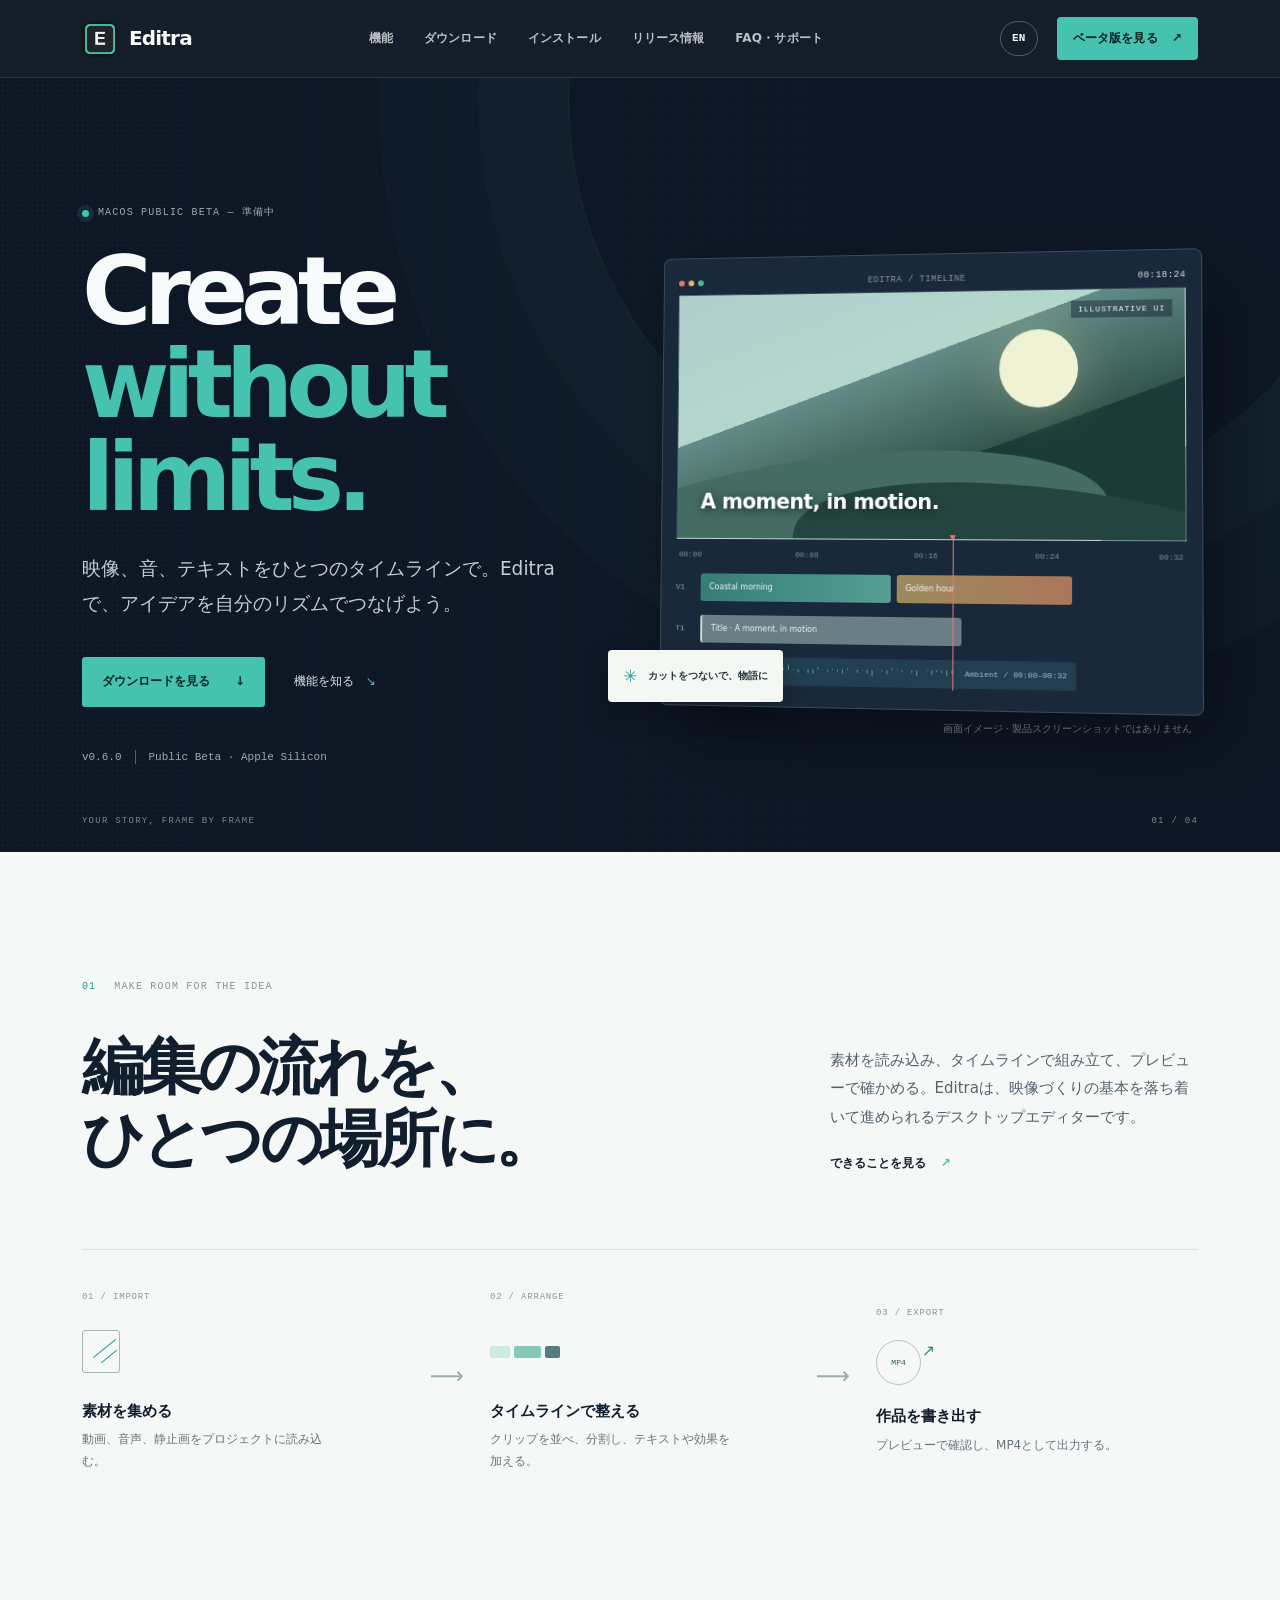
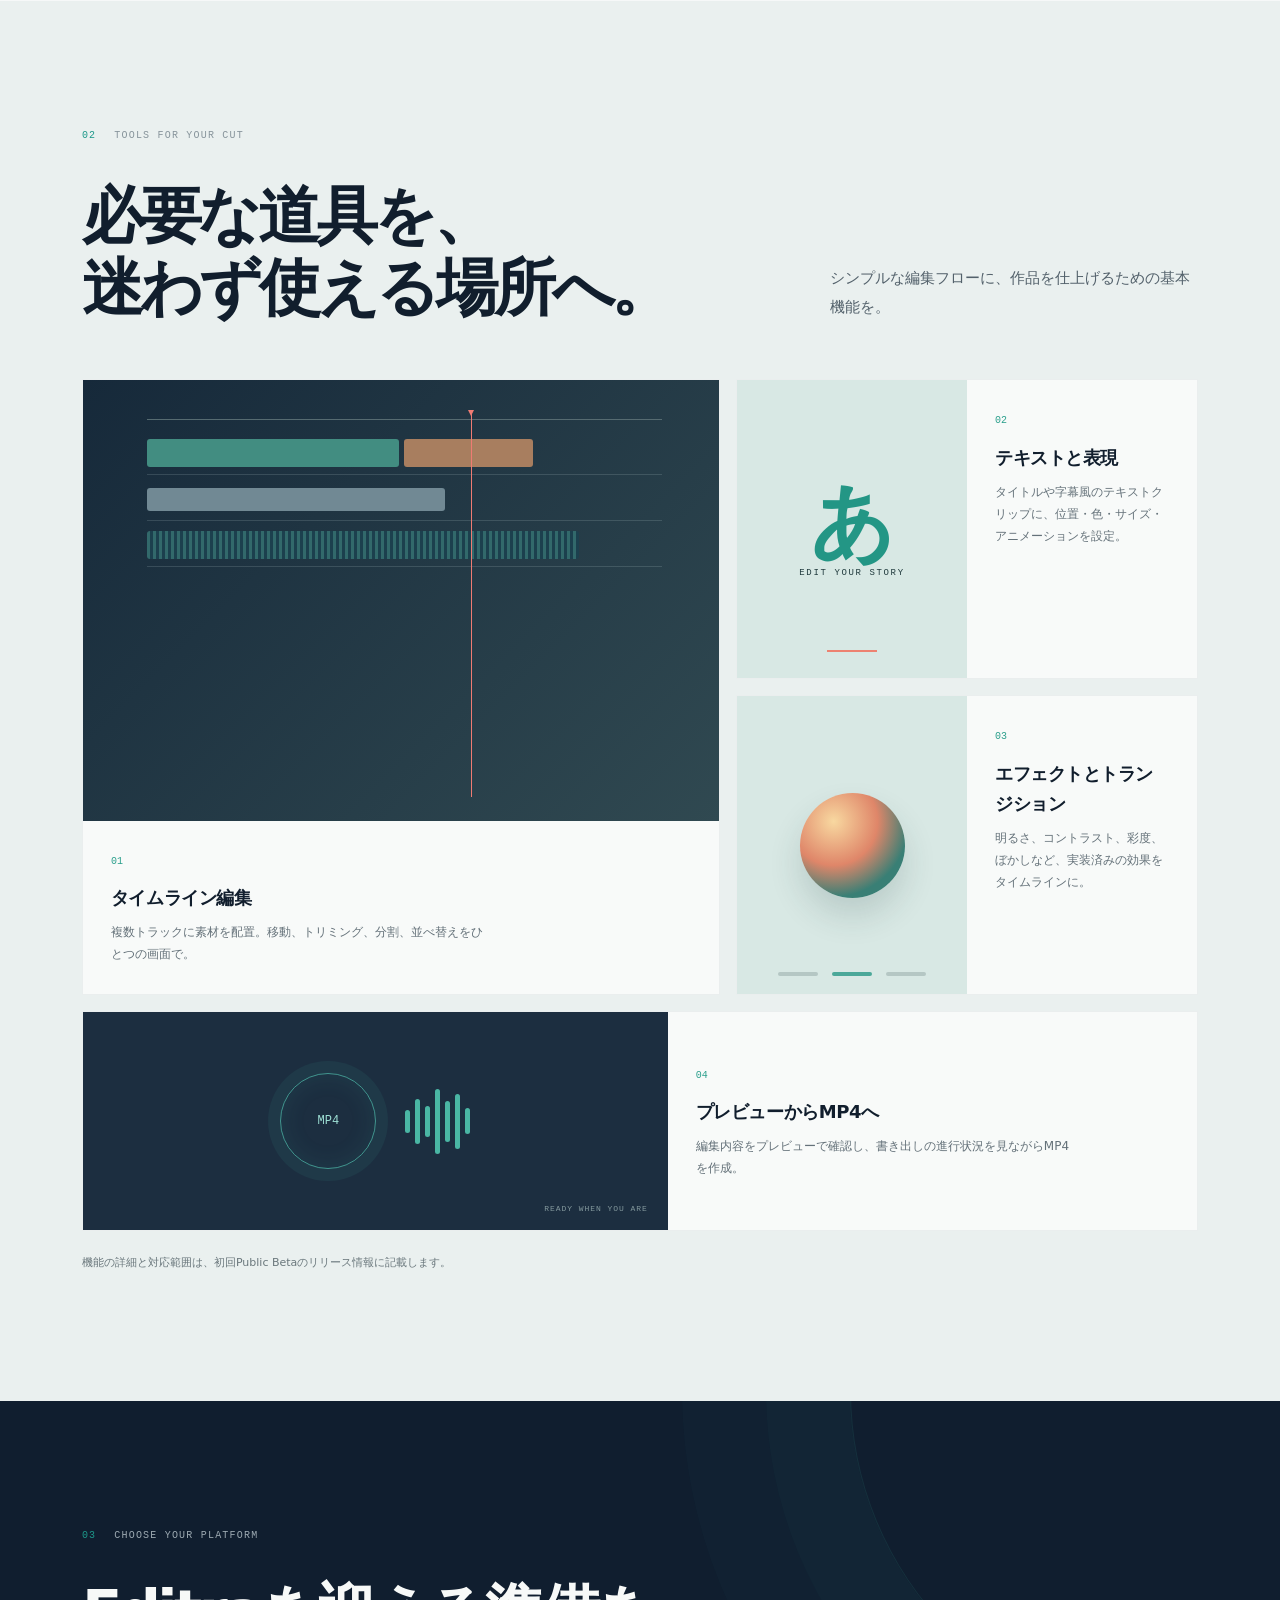
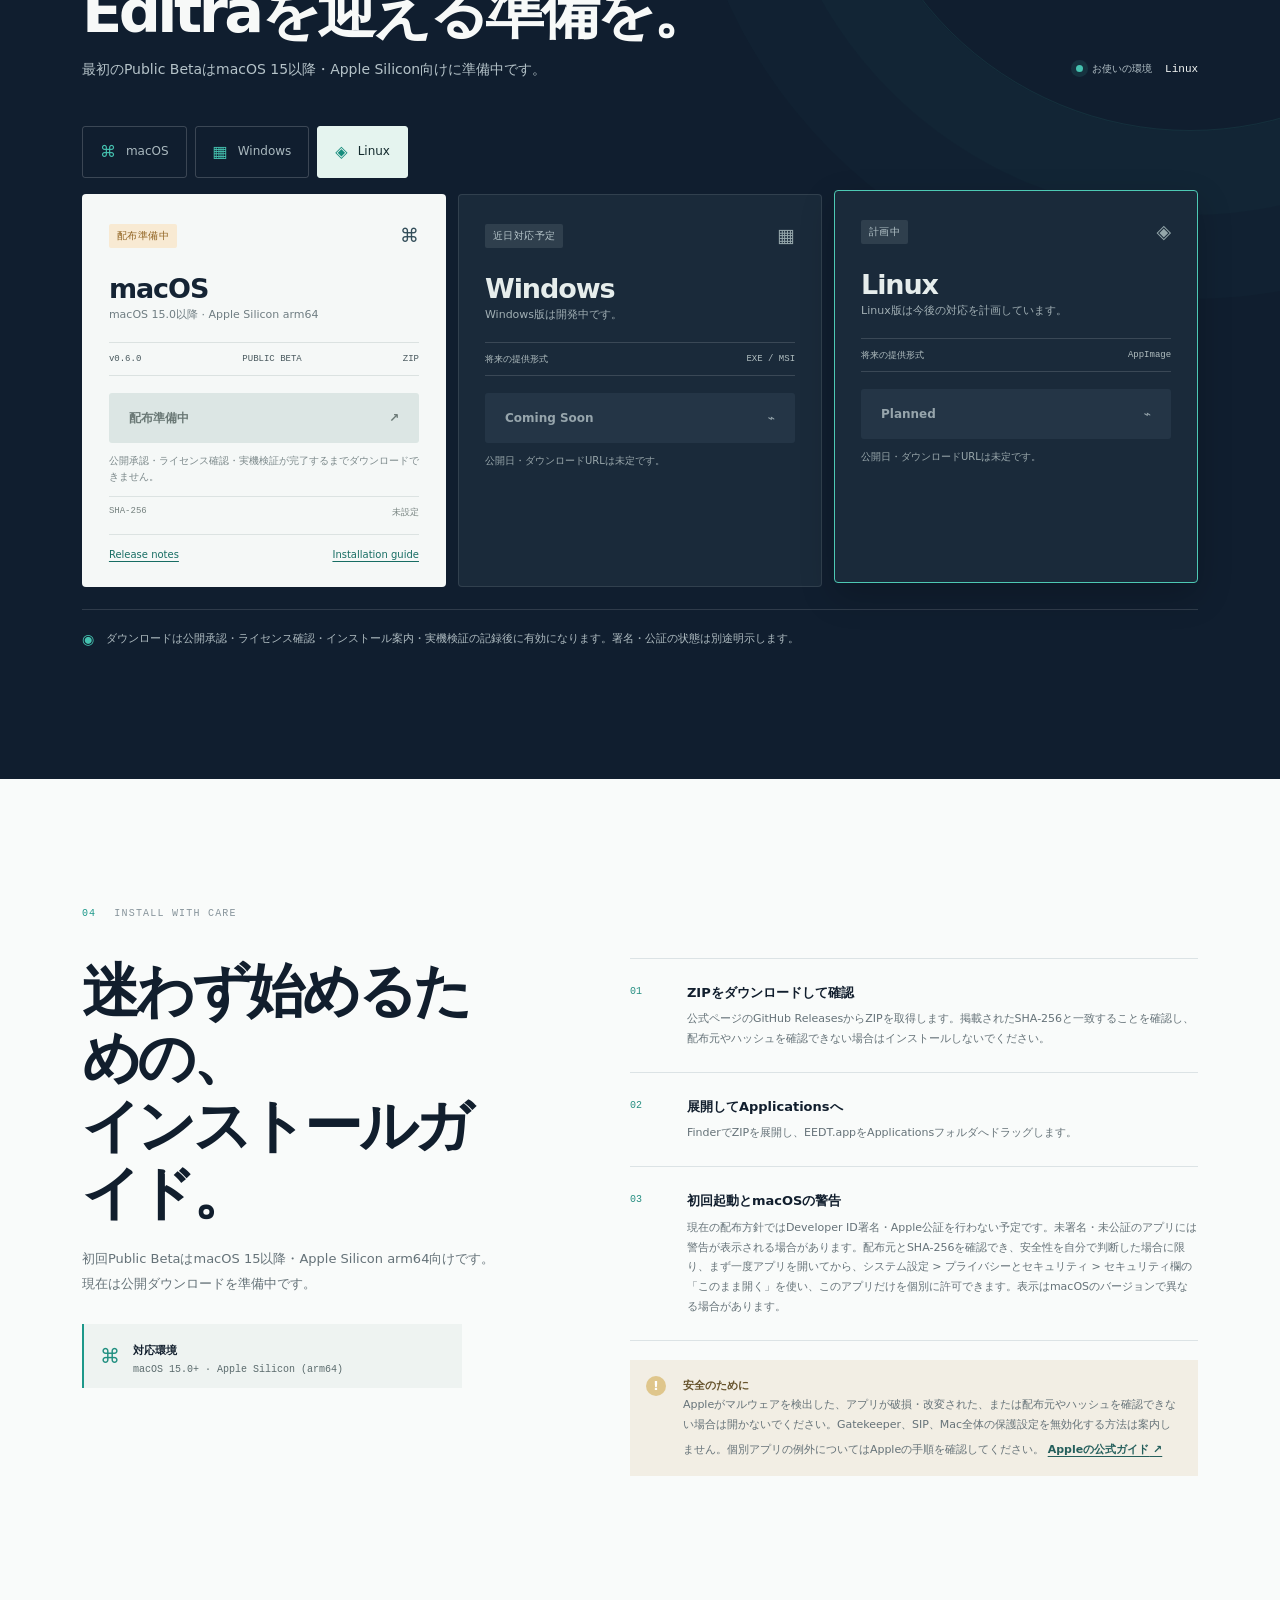
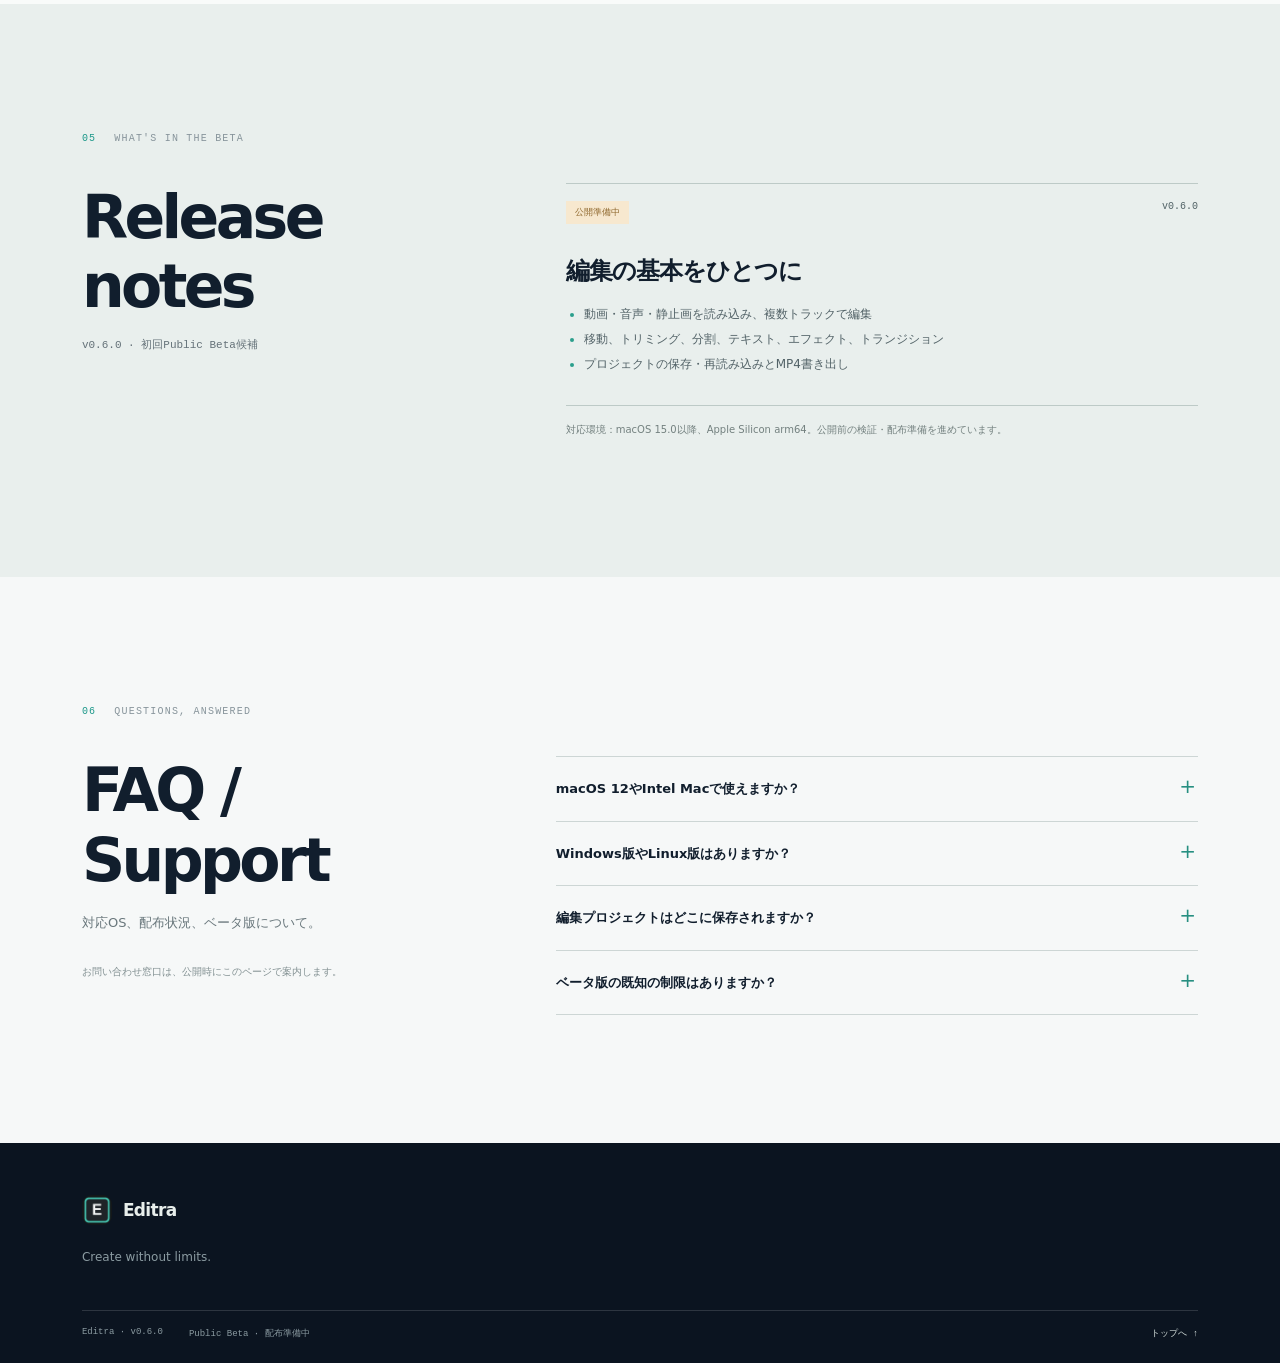
==== index.html @ 0cca8471 "Initial Editra official website" ====
<!doctype html>
<html lang="ja">
<head>
  <meta charset="utf-8">
  <meta name="viewport" content="width=device-width, initial-scale=1">
  <meta name="theme-color" content="#0d1725">
  <meta name="description" content="Editra is a desktop video editor for shaping footage, sound, and titles on a timeline. macOS Public Beta preparation is underway.">
  <title>Editra — Create without limits.</title>
  <link rel="icon" type="image/png" href="assets/editra-icon.png">
  <link rel="stylesheet" href="styles.css">
  <script src="site.js" defer></script>
</head>
<body>
  <a class="skip-link" href="#main" data-i18n="skip">本文へ移動</a>
  <header class="site-header">
    <a class="brand" href="#home" aria-label="Editra home">
      <img src="assets/editra-icon.png" width="36" height="36" alt="">
      <span>Editra</span>
    </a>
    <button class="menu-toggle" type="button" aria-expanded="false" aria-controls="primary-nav" data-i18n="menu">メニュー</button>
    <nav id="primary-nav" class="primary-nav" aria-label="Primary navigation">
      <a href="#features" data-i18n="navFeatures">機能</a>
      <a href="#download" data-i18n="navDownload">ダウンロード</a>
      <a href="#guide" data-i18n="navGuide">インストール</a>
      <a href="#release" data-i18n="navRelease">リリース情報</a>
      <a href="#support" data-i18n="navSupport">FAQ・サポート</a>
    </nav>
    <div class="header-actions">
      <button class="language-toggle" id="language-toggle" type="button" aria-label="Switch language">EN</button>
      <a class="header-cta" href="#download"><span data-i18n="getBeta">ベータ版を見る</span><span aria-hidden="true">↗</span></a>
    </div>
  </header>

  <main id="main">
    <section class="hero" id="home" aria-labelledby="hero-title">
      <div class="hero-grain" aria-hidden="true"></div>
      <div class="hero-copy">
        <div class="eyebrow"><span class="pulse-dot"></span><span data-i18n="heroEyebrow">macOS Public Beta — 準備中</span></div>
        <h1 id="hero-title">Create<br><span>without limits.</span></h1>
        <p class="hero-lede" data-i18n="heroLede">映像、音、テキストをひとつのタイムラインで。Editraで、アイデアを自分のリズムでつなげよう。</p>
        <div class="hero-actions">
          <a class="button button-primary" href="#download"><span data-i18n="exploreDownload">ダウンロードを見る</span><span aria-hidden="true">↓</span></a>
          <a class="text-link" href="#features"><span data-i18n="exploreFeatures">機能を知る</span><span aria-hidden="true">↘</span></a>
        </div>
        <div class="hero-meta"><span>v0.6.0</span><span class="meta-separator"></span><span data-i18n="betaMeta">Public Beta · Apple Silicon</span></div>
      </div>
      <div class="hero-art" aria-label="Illustrative timeline preview">
        <div class="art-glow"></div>
        <div class="editor-window">
          <div class="window-top"><div class="window-dots"><i></i><i></i><i></i></div><span>EDITRA / TIMELINE</span><span class="window-time">00:18:24</span></div>
          <div class="preview-frame">
            <div class="preview-sun"></div><div class="preview-hill hill-one"></div><div class="preview-hill hill-two"></div>
            <div class="preview-caption">A moment, in motion.</div>
            <div class="preview-mark">ILLUSTRATIVE UI</div>
          </div>
          <div class="timeline-ruler"><span>00:00</span><span>00:08</span><span>00:16</span><span>00:24</span><span>00:32</span></div>
          <div class="timeline-track"><b>V1</b><div class="clip clip-a"><span>Coastal morning</span></div><div class="clip clip-b"><span>Golden hour</span></div></div>
          <div class="timeline-track"><b>T1</b><div class="text-clip"><span>Title · A moment, in motion</span></div></div>
          <div class="timeline-track audio-track"><b>A1</b><div class="audio-clip"><span class="waveform" aria-hidden="true"></span><span>Ambient / 00:00–00:32</span></div></div>
          <div class="playhead"><span></span></div>
        </div>
        <div class="art-note" data-i18n="illustrationNote">画面イメージ · 製品スクリーンショットではありません</div>
        <div class="floating-chip"><span class="chip-icon">✳</span><span data-i18n="chipText">カットをつないで、物語に</span></div>
      </div>
      <div class="hero-bottom"><span data-i18n="heroBottom">YOUR STORY, FRAME BY FRAME</span><span>01 / 04</span></div>
    </section>

    <section class="intro section-pad" aria-labelledby="intro-title">
      <div class="section-kicker"><span>01</span><span data-i18n="introKicker">MAKE ROOM FOR THE IDEA</span></div>
      <div class="intro-layout">
        <h2 id="intro-title" data-i18n="introTitle">編集の流れを、<br>ひとつの場所に。</h2>
        <div class="intro-copy"><p data-i18n="introBody">素材を読み込み、タイムラインで組み立て、プレビューで確かめる。Editraは、映像づくりの基本を落ち着いて進められるデスクトップエディターです。</p><a class="inline-link" href="#features"><span data-i18n="seeHow">できることを見る</span><span aria-hidden="true">↗</span></a></div>
      </div>
      <div class="process-line" aria-label="Editing workflow">
        <article class="process-step"><span class="process-index">01 / IMPORT</span><div class="process-symbol symbol-import" aria-hidden="true"><span></span><i></i><i></i></div><h3 data-i18n="stepImport">素材を集める</h3><p data-i18n="stepImportBody">動画、音声、静止画をプロジェクトに読み込む。</p></article>
        <div class="process-arrow" aria-hidden="true">⟶</div>
        <article class="process-step"><span class="process-index">02 / ARRANGE</span><div class="process-symbol symbol-arrange" aria-hidden="true"><i></i><i></i><i></i></div><h3 data-i18n="stepArrange">タイムラインで整える</h3><p data-i18n="stepArrangeBody">クリップを並べ、分割し、テキストや効果を加える。</p></article>
        <div class="process-arrow" aria-hidden="true">⟶</div>
        <article class="process-step"><span class="process-index">03 / EXPORT</span><div class="process-symbol symbol-export" aria-hidden="true"><span>MP4</span><i>↗</i></div><h3 data-i18n="stepExport">作品を書き出す</h3><p data-i18n="stepExportBody">プレビューで確認し、MP4として出力する。</p></article>
      </div>
    </section>

    <section class="features-section section-pad" id="features" aria-labelledby="features-title">
      <div class="section-kicker"><span>02</span><span data-i18n="featuresKicker">TOOLS FOR YOUR CUT</span></div>
      <div class="section-heading-row"><h2 id="features-title" data-i18n="featuresTitle">必要な道具を、<br>迷わず使える場所へ。</h2><p data-i18n="featuresIntro">シンプルな編集フローに、作品を仕上げるための基本機能を。</p></div>
      <div class="feature-grid">
        <article class="feature-card feature-large"><div class="feature-visual timeline-visual" aria-hidden="true"><div class="mini-ruler"></div><div class="mini-lane"><span class="mini-video"></span><span class="mini-video short"></span></div><div class="mini-lane"><span class="mini-text"></span></div><div class="mini-lane"><span class="mini-audio"></span></div><div class="mini-cursor"></div></div><div class="feature-copy"><span class="feature-number">01</span><h3 data-i18n="featureTimeline">タイムライン編集</h3><p data-i18n="featureTimelineBody">複数トラックに素材を配置。移動、トリミング、分割、並べ替えをひとつの画面で。</p></div></article>
        <article class="feature-card"><div class="feature-visual type-visual" aria-hidden="true"><span>あ</span><i>EDIT YOUR STORY</i><b></b></div><div class="feature-copy"><span class="feature-number">02</span><h3 data-i18n="featureText">テキストと表現</h3><p data-i18n="featureTextBody">タイトルや字幕風のテキストクリップに、位置・色・サイズ・アニメーションを設定。</p></div></article>
        <article class="feature-card"><div class="feature-visual effect-visual" aria-hidden="true"><div class="effect-orb"></div><div class="effect-controls"><span></span><span></span><span></span></div></div><div class="feature-copy"><span class="feature-number">03</span><h3 data-i18n="featureEffects">エフェクトとトランジション</h3><p data-i18n="featureEffectsBody">明るさ、コントラスト、彩度、ぼかしなど、実装済みの効果をタイムラインに。</p></div></article>
        <article class="feature-card feature-wide"><div class="feature-visual export-visual" aria-hidden="true"><div class="export-ring"><span>MP4</span></div><div class="export-bars"><i></i><i></i><i></i><i></i><i></i><i></i><i></i></div><span class="export-label">READY WHEN YOU ARE</span></div><div class="feature-copy"><span class="feature-number">04</span><h3 data-i18n="featureExport">プレビューからMP4へ</h3><p data-i18n="featureExportBody">編集内容をプレビューで確認し、書き出しの進行状況を見ながらMP4を作成。</p></div></article>
      </div>
      <p class="feature-footnote" data-i18n="featureFootnote">機能の詳細と対応範囲は、初回Public Betaのリリース情報に記載します。</p>
    </section>

    <section class="download-section section-pad" id="download" aria-labelledby="download-title">
      <div class="download-backdrop" aria-hidden="true"></div>
      <div class="section-kicker light-kicker"><span>03</span><span data-i18n="downloadKicker">CHOOSE YOUR PLATFORM</span></div>
      <div class="download-heading"><div><h2 id="download-title" data-i18n="downloadTitle">Editraを迎える準備を。</h2><p data-i18n="downloadIntro">最初のPublic BetaはmacOS 15以降・Apple Silicon向けに準備中です。</p></div><div class="platform-detected"><span class="pulse-dot"></span><span data-i18n="detectedLabel">お使いの環境</span><strong id="detected-platform">—</strong></div></div>
      <div class="platform-tabs" role="group" aria-label="OSを選択" data-i18n-aria="platformGroup">
        <button class="platform-tab" type="button" data-platform="macos" aria-pressed="false"><span class="platform-icon" aria-hidden="true">⌘</span><span>macOS</span></button>
        <button class="platform-tab" type="button" data-platform="windows" aria-pressed="false"><span class="platform-icon" aria-hidden="true">▦</span><span>Windows</span></button>
        <button class="platform-tab" type="button" data-platform="linux" aria-pressed="false"><span class="platform-icon" aria-hidden="true">◈</span><span>Linux</span></button>
      </div>
      <div class="platform-grid">
        <article class="platform-card" data-card="macos" aria-labelledby="macos-card-title"><div class="card-topline"><span class="platform-status status-preparing" data-i18n="statusPreparing">配布準備中</span><span class="card-os-icon" aria-hidden="true">⌘</span></div><h3 id="macos-card-title">macOS</h3><p class="platform-requirement" data-i18n="macRequirement">macOS 15.0以降 · Apple Silicon arm64</p><div class="release-version"><span>v0.6.0</span><span>PUBLIC BETA</span><span>ZIP</span></div><button class="button download-button" id="mac-download" type="button" disabled aria-disabled="true"><span data-i18n="downloadUnavailable">配布準備中</span><span aria-hidden="true">↗</span></button><p class="button-note" id="mac-download-note" data-i18n="downloadNote">公開承認・ライセンス確認・実機検証が完了するまでダウンロードできません。</p><div class="integrity-row"><span data-i18n="integrityPending">SHA-256</span><span data-i18n="pending">未設定</span></div><div class="card-resource-links"><a href="#release" data-i18n="cardReleaseNotes">Release notes</a><a href="#guide" data-i18n="cardInstallGuide">Installation guide</a></div></article>
        <article class="platform-card platform-card-muted" data-card="windows" aria-labelledby="windows-card-title"><div class="card-topline"><span class="platform-status status-soon" data-i18n="statusComingSoon">近日対応予定</span><span class="card-os-icon windows-icon" aria-hidden="true">▦</span></div><h3 id="windows-card-title">Windows</h3><p class="platform-requirement" data-i18n="windowsRequirement">Windows版は開発中です。</p><div class="release-version"><span data-i18n="futureFormats">将来の提供形式</span><span>EXE / MSI</span></div><button class="button download-button" type="button" disabled aria-disabled="true"><span data-i18n="comingSoon">Coming Soon</span><span aria-hidden="true">⌁</span></button><p class="button-note" data-i18n="windowsNote">公開日・ダウンロードURLは未定です。</p></article>
        <article class="platform-card platform-card-muted" data-card="linux" aria-labelledby="linux-card-title"><div class="card-topline"><span class="platform-status status-planned" data-i18n="statusPlanned">計画中</span><span class="card-os-icon linux-icon" aria-hidden="true">◈</span></div><h3 id="linux-card-title">Linux</h3><p class="platform-requirement" data-i18n="linuxRequirement">Linux版は今後の対応を計画しています。</p><div class="release-version"><span data-i18n="futureFormats">将来の提供形式</span><span>AppImage</span></div><button class="button download-button" type="button" disabled aria-disabled="true"><span data-i18n="planned">Planned</span><span aria-hidden="true">⌁</span></button><p class="button-note" data-i18n="linuxNote">公開日・ダウンロードURLは未定です。</p></article>
      </div>
      <div class="download-footer"><span class="lock-mark" aria-hidden="true">◉</span><p data-i18n="downloadFooter">ダウンロードは公開承認・ライセンス確認・インストール案内・実機検証の記録後に有効になります。署名・公証の状態は別途明示します。</p><a id="release-page-link" class="release-link is-hidden" target="_blank" rel="noopener noreferrer"><span data-i18n="viewRelease">GitHub Releasesを見る</span><span aria-hidden="true">↗</span></a></div>
    </section>

    <section class="guide-section section-pad" id="guide" aria-labelledby="guide-title">
      <div class="section-kicker"><span>04</span><span data-i18n="guideKicker">INSTALL WITH CARE</span></div>
      <div class="guide-layout"><div class="guide-heading"><h2 id="guide-title" data-i18n="guideTitle">迷わず始めるための、<br>インストールガイド。</h2><p data-i18n="guideIntro">初回Public BetaはmacOS 15以降・Apple Silicon arm64向けです。現在は公開ダウンロードを準備中です。</p><div class="requirements-box"><span class="requirements-icon">⌘</span><div><strong data-i18n="requirementsTitle">対応環境</strong><p>macOS 15.0+ · Apple Silicon (arm64)</p></div></div></div><div class="guide-steps"><article><span>01</span><div><h3 data-i18n="installStep1">ZIPをダウンロードして確認</h3><p data-i18n="installStep1Body">公式ページのGitHub ReleasesからZIPを取得します。掲載されたSHA-256と一致することを確認し、配布元やハッシュを確認できない場合はインストールしないでください。</p></div></article><article><span>02</span><div><h3 data-i18n="installStep2">展開してApplicationsへ</h3><p data-i18n="installStep2Body">FinderでZIPを展開し、EEDT.appをApplicationsフォルダへドラッグします。</p></div></article><article><span>03</span><div><h3 data-i18n="installStep3">初回起動とmacOSの警告</h3><p data-i18n="installStep3Body">現在の配布方針ではDeveloper ID署名・Apple公証を行わない予定です。未署名・未公証のアプリには警告が表示される場合があります。配布元とSHA-256を確認でき、安全性を自分で判断した場合に限り、まず一度アプリを開いてから、システム設定 &gt; プライバシーとセキュリティ &gt; セキュリティ欄の「このまま開く」を使い、このアプリだけを個別に許可できます。表示はmacOSのバージョンで異なる場合があります。</p></div></article><div class="security-note"><span aria-hidden="true">!</span><p><strong data-i18n="securityTitle">安全のために</strong><br><span data-i18n="securityBody">Appleがマルウェアを検出した、アプリが破損・改変された、または配布元やハッシュを確認できない場合は開かないでください。Gatekeeper、SIP、Mac全体の保護設定を無効化する方法は案内しません。個別アプリの例外についてはAppleの手順を確認してください。</span> <a href="https://support.apple.com/en-us/102445" target="_blank" rel="noopener noreferrer"><span data-i18n="appleGuide">Appleの公式ガイド</span> ↗</a></p></div></div></div>
    </section>

    <section class="release-section section-pad" id="release" aria-labelledby="release-title">
      <div class="section-kicker"><span>05</span><span data-i18n="releaseKicker">WHAT'S IN THE BETA</span></div>
      <div class="release-layout"><div><h2 id="release-title" data-i18n="releaseTitle">Release notes</h2><p class="release-subtitle" data-i18n="releaseIntro">v0.6.0 · 初回Public Beta候補</p></div><div class="release-entry"><div class="release-entry-top"><span class="release-badge" data-i18n="releaseStatus">公開準備中</span><span>v0.6.0</span></div><h3 data-i18n="releaseEntryTitle">編集の基本をひとつに</h3><ul><li data-i18n="releaseItem1">動画・音声・静止画を読み込み、複数トラックで編集</li><li data-i18n="releaseItem2">移動、トリミング、分割、テキスト、エフェクト、トランジション</li><li data-i18n="releaseItem3">プロジェクトの保存・再読み込みとMP4書き出し</li></ul><p class="release-footnote" data-i18n="releaseFootnote">対応環境：macOS 15.0以降、Apple Silicon arm64。公開前の検証・配布準備を進めています。</p></div></div>
    </section>

    <section class="faq-section section-pad" id="support" aria-labelledby="faq-title">
      <div class="section-kicker"><span>06</span><span data-i18n="faqKicker">QUESTIONS, ANSWERED</span></div>
      <div class="faq-layout"><div><h2 id="faq-title" data-i18n="faqTitle">FAQ / Support</h2><p data-i18n="faqIntro">対応OS、配布状況、ベータ版について。</p><span class="support-prompt" data-i18n="supportPrompt">お問い合わせ窓口は、公開時にこのページで案内します。</span></div><div class="faq-list">
        <details><summary data-i18n="faq1Q">macOS 12やIntel Macで使えますか？</summary><p data-i18n="faq1A">初回Public Betaの対象はmacOS 15.0以降のApple Silicon（arm64）です。macOS 12とIntel Macは対象外です。</p></details>
        <details><summary data-i18n="faq2Q">Windows版やLinux版はありますか？</summary><p data-i18n="faq2A">Windows版は開発中、Linux版は計画中です。現時点ではダウンロードできる公開ビルドはありません。</p></details>
        <details><summary data-i18n="faq3Q">編集プロジェクトはどこに保存されますか？</summary><p data-i18n="faq3A">プロジェクトはローカルに保存できます。メディア参照は絶対パスを使うため、別のMacやOSへ移す場合は素材の再リンクが必要になることがあります。</p></details>
        <details><summary data-i18n="faq4Q">ベータ版の既知の制限はありますか？</summary><p data-i18n="faq4A">初回配布前の検証を継続中です。対応OS・機能範囲・既知の問題は、実際の公開ビルドに合わせてリリース情報へ追記します。</p></details>
      </div></div>
    </section>
  </main>

  <footer class="site-footer"><a class="brand footer-brand" href="#home"><img src="assets/editra-icon.png" width="30" height="30" alt=""><span>Editra</span></a><p data-i18n="footerTagline">Create without limits.</p><div class="footer-bottom"><span>Editra · v0.6.0</span><span data-i18n="footerStatus">Public Beta · 配布準備中</span><a href="#home" data-i18n="backTop">トップへ ↑</a></div></footer>
  <div class="toast-region" id="toast-region" aria-live="polite" aria-atomic="true"></div>
</body>
</html>
---- styles.css ----
:root{--navy:#0d1725;--navy-2:#142337;--ink:#111e2d;--muted:#64717e;--paper:#f6f8f8;--white:#fff;--line:#dce3e5;--teal:#45c2b0;--teal-dark:#1d988a;--mint:#d7f4ed;--sans:system-ui,-apple-system,BlinkMacSystemFont,'Hiragino Kaku Gothic ProN','Yu Gothic',sans-serif;--display:system-ui,-apple-system,BlinkMacSystemFont,'Hiragino Kaku Gothic ProN','Yu Gothic',sans-serif;--mono:ui-monospace,SFMono-Regular,Menlo,monospace;--max:1240px;--pad:clamp(24px,6.4vw,96px)}
*{box-sizing:border-box}html{scroll-behavior:smooth;scroll-padding-top:90px}body{margin:0;background:var(--paper);color:var(--ink);font-family:var(--sans);font-size:15px;line-height:1.65;-webkit-font-smoothing:antialiased}a{color:inherit;text-decoration:none}button{font:inherit}.skip-link{position:fixed;top:8px;left:8px;z-index:1000;transform:translateY(-160%);background:var(--white);color:var(--navy);padding:12px 18px;border-radius:8px}.skip-link:focus{transform:translateY(0)}:focus-visible{outline:3px solid #31b7a5;outline-offset:4px}.site-header{height:78px;position:sticky;top:0;z-index:100;background:rgba(13,23,37,.97);color:#f8fbfb;display:flex;align-items:center;padding:0 var(--pad);gap:clamp(20px,4vw,62px);border-bottom:1px solid rgba(255,255,255,.1);backdrop-filter:blur(18px)}.brand{display:inline-flex;align-items:center;gap:11px;font-family:var(--display);font-size:20px;font-weight:800;letter-spacing:-.04em;flex:none}.brand img{border-radius:9px}.primary-nav{display:flex;align-items:center;justify-content:center;gap:clamp(15px,2.4vw,34px);flex:1}.primary-nav a,.header-cta,.language-toggle{font-size:12px;font-weight:600;letter-spacing:.015em}.primary-nav a{color:rgba(243,248,248,.74);transition:color .2s}.primary-nav a:hover{color:var(--teal)}.header-actions{display:flex;align-items:center;gap:19px}.language-toggle,.menu-toggle{color:#f4f8f8;background:none;border:0;cursor:pointer}.language-toggle{border:1px solid rgba(255,255,255,.27);border-radius:50px;padding:7px 11px;font-family:var(--mono);font-size:11px}.header-cta{display:flex;gap:14px;align-items:center;background:var(--teal);color:#08211f;border-radius:4px;padding:12px 16px}.header-cta:hover,.button-primary:hover{background:#71d6c4}.menu-toggle{display:none}
.hero{position:relative;min-height:650px;padding:clamp(74px,10vw,132px) var(--pad) 88px;background:var(--navy);color:#f8fbfb;overflow:hidden;display:grid;grid-template-columns:minmax(330px,.93fr) minmax(430px,1.07fr);align-items:center;gap:4vw}.hero:after{content:"";position:absolute;width:820px;height:820px;border-radius:50%;border:1px solid rgba(96,200,183,.1);top:-390px;right:-110px;box-shadow:0 0 0 90px rgba(96,200,183,.025),0 0 0 190px rgba(96,200,183,.02);pointer-events:none}.hero-grain{position:absolute;inset:0;opacity:.13;background-image:radial-gradient(rgba(230,250,246,.5) .45px,transparent .45px);background-size:5px 5px;mask-image:linear-gradient(90deg,#000,transparent 68%);pointer-events:none}.hero-copy,.hero-art{position:relative;z-index:1}.eyebrow,.section-kicker{font:500 10px/1.4 var(--mono);letter-spacing:.12em;text-transform:uppercase}.eyebrow{display:flex;align-items:center;gap:9px;color:#9eaaaF;margin-bottom:25px}.pulse-dot{width:7px;height:7px;background:var(--teal);border-radius:50%;display:inline-block;box-shadow:0 0 0 5px rgba(69,194,176,.12)}.hero h1{font:700 clamp(53px,7.4vw,102px)/.98 var(--display);letter-spacing:-.075em;margin:0 0 29px}.hero h1 span{color:var(--teal)}.hero-lede{max-width:480px;font-size:clamp(16px,1.45vw,19px);line-height:1.85;color:#c4cdd3;margin:0}.hero-actions{display:flex;align-items:center;gap:29px;margin:36px 0 43px}.button{min-height:50px;display:inline-flex;align-items:center;justify-content:center;gap:25px;padding:0 20px;border:0;border-radius:3px;font-size:12px;font-weight:700;cursor:pointer;transition:background .2s,color .2s,transform .2s}.button:hover:not(:disabled){transform:translateY(-2px)}.button-primary{background:var(--teal);color:#0b2522}.text-link{font-size:12px;color:#d9e2e4;display:flex;gap:12px;align-items:center}.text-link span:last-child,.inline-link span:last-child{color:var(--teal)}.hero-meta{display:flex;align-items:center;gap:13px;color:#9daab2;font:11px var(--mono)}.meta-separator{height:14px;width:1px;background:#53616c}.hero-art{min-width:0;padding:20px 0 0 2vw}.editor-window{position:relative;max-width:620px;margin:auto;background:#19283a;border:1px solid rgba(198,224,224,.18);padding:12px 15px 17px;border-radius:8px;transform:perspective(1200px) rotateY(-6deg) rotateX(2deg);box-shadow:22px 32px 65px rgba(0,0,0,.37)}.window-top{height:25px;display:flex;align-items:center;justify-content:space-between;color:#8796a0;font:9px var(--mono);letter-spacing:.05em}.window-dots{display:flex;gap:4px}.window-dots i{width:6px;height:6px;border-radius:50%;background:#6d7b83}.window-dots i:first-child{background:#dd7770}.window-dots i:nth-child(2){background:#dfbe6a}.window-dots i:nth-child(3){background:#58b998}.window-time{color:#d4e3e3}.preview-frame{position:relative;height:250px;overflow:hidden;background:linear-gradient(160deg,#b0cfcd 0%,#b4d7cd 36%,#638b87 36%,#345650 63%,#1b3b39 63%);border:1px solid rgba(255,255,255,.12)}.preview-sun{position:absolute;width:78px;height:78px;border-radius:50%;background:#eff3d3;top:39px;right:104px;box-shadow:0 0 50px rgba(247,231,155,.28)}.preview-hill{position:absolute;bottom:-90px;width:115%;height:170px;border-radius:50% 50% 0 0}.hill-one{background:#446c63;left:-29%;transform:rotate(-8deg)}.hill-two{background:#24453f;left:23%;bottom:-124px;transform:rotate(9deg)}.preview-caption{position:absolute;left:24px;bottom:25px;color:#fff;font:600 21px var(--display);letter-spacing:-.03em;text-shadow:0 2px 8px #182a2a}.preview-mark{position:absolute;right:12px;top:11px;color:#f0f9f6;background:rgba(13,23,37,.42);padding:4px 7px;font:8px var(--mono);letter-spacing:.11em}.timeline-ruler{display:flex;justify-content:space-between;color:#7f909b;font:8px var(--mono);padding:11px 3px 5px}.timeline-track{height:37px;display:flex;align-items:center;gap:6px;margin-top:5px;color:#96a6ae;font:8px var(--mono)}.timeline-track>b{width:20px;font-weight:400;color:#89a09f}.clip,.text-clip,.audio-clip{height:28px;border-radius:3px;display:flex;align-items:center;overflow:hidden}.clip{background:linear-gradient(90deg,#377d76,#559e94);color:#f0f7f6;padding:0 9px;width:38%;font:8px var(--sans)}.clip-b{background:linear-gradient(90deg,#9c8a5e,#ab765a);width:34%}.text-clip{background:#697f85;border-left:2px solid #c3dfd8;color:#edf6f3;padding:0 9px;width:52%;font:8px var(--sans)}.audio-clip{background:#223e51;color:#aec1c4;padding:0 9px;width:74%;gap:8px;font:8px var(--mono)}.waveform{height:16px;flex:1;opacity:.8;background:repeating-linear-gradient(90deg,transparent 0 2px,#65b6a7 2px 3px,transparent 3px 5px);clip-path:polygon(0 42%,3% 25%,6% 55%,9% 10%,12% 70%,15% 32%,18% 60%,21% 18%,24% 74%,27% 23%,30% 42%,33% 8%,36% 62%,39% 36%,42% 76%,45% 15%,48% 52%,51% 28%,54% 68%,57% 18%,60% 54%,63% 34%,66% 80%,69% 22%,72% 64%,75% 12%,78% 46%,81% 29%,84% 72%,87% 18%,90% 60%,93% 34%,96% 64%,100% 30%)}.playhead{position:absolute;left:55%;top:286px;bottom:19px;width:1px;background:#eb796e;pointer-events:none}.playhead span{position:absolute;top:-4px;left:-3px;border-left:3px solid transparent;border-right:3px solid transparent;border-top:6px solid #eb796e}.art-glow{position:absolute;width:470px;height:470px;border-radius:50%;background:radial-gradient(circle,rgba(65,194,174,.18),transparent 66%);top:5%;left:12%;filter:blur(10px)}.art-note{text-align:right;margin:12px 6px 0;color:#82909b;font-size:10px}.floating-chip{position:absolute;bottom:36px;left:-20px;display:flex;align-items:center;gap:10px;background:#f4f8f5;color:#24363b;border-radius:4px;padding:12px 15px;box-shadow:0 12px 26px rgba(0,0,0,.2);font-size:10px;font-weight:700}.chip-icon{color:#25a591;font-size:17px}.hero-bottom{position:absolute;left:var(--pad);right:var(--pad);bottom:26px;display:flex;justify-content:space-between;color:#778690;font:9px var(--mono);letter-spacing:.14em}
.section-pad{padding:clamp(78px,10vw,138px) var(--pad)}.section-kicker{display:flex;gap:18px;color:#87949b;margin-bottom:37px}.section-kicker span:first-child{color:var(--teal-dark)}.intro{background:var(--paper)}.intro-layout,.section-heading-row{display:grid;grid-template-columns:1fr minmax(280px,.56fr);gap:7vw;align-items:end}.intro h2,.section-heading-row h2,.guide-heading h2,.release-layout h2,.faq-layout h2{font:600 clamp(34px,5vw,62px)/1.16 var(--display);letter-spacing:-.06em;margin:0}.intro-copy p,.section-heading-row>p{margin:0 0 19px;max-width:430px;color:#53616b;line-height:1.9;font-size:15px}.inline-link{font-size:12px;font-weight:700;display:inline-flex;gap:15px}.process-line{margin-top:74px;display:grid;grid-template-columns:1fr 42px 1fr 42px 1fr;align-items:center;border-top:1px solid var(--line);padding-top:32px}.process-step{padding:0 22px}.process-step:first-child{padding-left:0}.process-index{font:9px var(--mono);letter-spacing:.09em;color:#89959b}.process-step h3{font-size:15px;margin:19px 0 6px}.process-step p{color:#66737a;font-size:12px;line-height:1.8;max-width:250px;margin:0}.process-arrow{color:#9dadae;text-align:center;font-size:24px;font-weight:300}.process-symbol{height:56px;width:70px;display:flex;align-items:center;position:relative;margin-top:17px}.symbol-import span{display:block;width:38px;height:43px;border:1px solid #a6b5b6;border-radius:3px}.symbol-import i{position:absolute;height:1px;width:29px;background:var(--teal-dark);left:8px;top:24px;transform:rotate(-39deg)}.symbol-import i:last-child{top:32px;left:17px;width:20px}.symbol-arrange{display:flex;align-items:center;gap:4px}.symbol-arrange i{height:12px;width:24px;background:#cdeae2;border-radius:2px}.symbol-arrange i:nth-child(2){height:12px;width:34px;background:#83caba}.symbol-arrange i:nth-child(3){height:12px;width:18px;background:#537e7b}.symbol-export{border:1px solid #b4c4c3;border-radius:50%;width:45px;height:45px;justify-content:center;color:#2a625d;font:8px var(--mono)}.symbol-export i{position:absolute;font:16px var(--sans);right:-15px;top:0;color:#268e80}
.features-section{background:#eaf0ef}.section-heading-row{align-items:end;margin-bottom:56px}.section-heading-row>p{margin-bottom:2px}.feature-grid{display:grid;grid-template-columns:1.16fr .84fr;gap:16px}.feature-card{background:#f8faf9;min-height:300px;display:grid;grid-template-columns:1fr 1fr;overflow:hidden;border:1px solid rgba(26,59,65,.06)}.feature-large{grid-row:span 2;grid-template-columns:1fr;grid-template-rows:1fr auto}.feature-wide{grid-column:span 2;grid-template-columns:1.05fr .95fr;min-height:220px}.feature-copy{padding:26px 28px 29px}.feature-number{font:10px var(--mono);color:#2b9f8c}.feature-copy h3{font-size:18px;letter-spacing:-.025em;margin:12px 0 8px}.feature-copy p{font-size:12px;line-height:1.85;color:#647179;margin:0;max-width:380px}.feature-visual{position:relative;min-height:170px;overflow:hidden;background:#172637}.feature-large .feature-visual{min-height:260px}.timeline-visual{background:linear-gradient(135deg,#16293a,#304951)}.mini-ruler{position:absolute;top:39px;left:10%;right:9%;height:1px;background:#566b71}.mini-lane{position:absolute;left:10%;right:9%;height:43px;border-bottom:1px solid rgba(213,234,230,.15);display:flex;align-items:center;gap:5px}.mini-lane:nth-child(2){top:52px}.mini-lane:nth-child(3){top:98px}.mini-lane:nth-child(4){top:144px}.mini-video,.mini-text,.mini-audio{height:28px;border-radius:3px;background:#428d81;width:49%;display:block}.mini-video.short{width:25%;background:#a87e5f}.mini-text{background:#718994;width:58%;height:23px}.mini-audio{background:repeating-linear-gradient(90deg,#32696b 0 3px,#1c404e 3px 6px);width:84%}.mini-cursor{position:absolute;top:30px;bottom:24px;left:61%;width:1px;background:#ef7b73}.mini-cursor:before{content:"";position:absolute;top:0;left:-3px;border-left:3px solid transparent;border-right:3px solid transparent;border-top:6px solid #ef7b73}.type-visual{display:flex;align-items:center;justify-content:center;flex-direction:column;background:#d8e8e4;color:#203a3d;gap:4px}.type-visual>span{font:700 83px/1 var(--display);color:#239685}.type-visual i{font:9px var(--mono);font-style:normal;letter-spacing:.18em}.type-visual b{position:absolute;bottom:26px;width:50px;height:2px;background:#ed8271}.effect-visual{display:grid;place-items:center;background:#d8e8e4}.effect-orb{width:105px;height:105px;border-radius:50%;background:radial-gradient(circle at 32% 27%,#f8d8a0,#df8669 42%,#397f75 72%);box-shadow:0 18px 32px rgba(33,60,60,.16)}.effect-controls{position:absolute;bottom:18px;display:flex;gap:14px}.effect-controls span{width:40px;height:4px;border-radius:4px;background:#b5c7c4}.effect-controls span:nth-child(2){background:#4ba899}.export-visual{display:flex;align-items:center;justify-content:center;gap:29px;background:#1c2e40}.export-ring{width:96px;height:96px;border:1px solid rgba(83,199,180,.68);border-radius:50%;display:grid;place-items:center;box-shadow:0 0 0 12px rgba(70,185,168,.08),inset 0 0 25px rgba(70,185,168,.1);color:#9fe2d6;font:12px var(--mono)}.export-bars{height:76px;display:flex;align-items:center;gap:5px}.export-bars i{height:30%;width:5px;border-radius:5px;background:#4ab6a4}.export-bars i:nth-child(2){height:60%}.export-bars i:nth-child(3){height:40%}.export-bars i:nth-child(4){height:85%}.export-bars i:nth-child(5){height:54%}.export-bars i:nth-child(6){height:72%}.export-bars i:nth-child(7){height:34%}.export-label{position:absolute;bottom:17px;right:20px;color:#84999d;font:8px var(--mono);letter-spacing:.12em}.feature-wide .feature-copy{align-self:center}.feature-footnote{color:#6a777c;font-size:11px;margin:23px 0 0}
.download-section{position:relative;background:#101e2f;color:#f7f9f8;overflow:hidden}.download-backdrop{position:absolute;right:-250px;top:-350px;width:680px;height:680px;border-radius:50%;border:1px solid rgba(69,194,176,.11);box-shadow:0 0 0 84px rgba(69,194,176,.025),0 0 0 168px rgba(69,194,176,.018)}.light-kicker{color:#9daab2;position:relative}.download-heading{position:relative;display:flex;align-items:end;justify-content:space-between;gap:30px;margin-bottom:44px}.download-heading h2{font:600 clamp(34px,4.7vw,59px)/1.1 var(--display);letter-spacing:-.06em;margin:0 0 14px}.download-heading p{margin:0;color:#b5c3c9;font-size:14px}.platform-detected{display:flex;align-items:center;gap:9px;color:#b5c3c9;font:10px var(--mono);white-space:nowrap;padding-bottom:6px}.platform-detected strong{color:#f5f8f6;font:500 11px var(--mono);margin-left:4px}.platform-tabs{position:relative;display:flex;gap:8px;margin-bottom:16px}.platform-tab{display:flex;align-items:center;gap:10px;padding:12px 17px;background:transparent;border:1px solid rgba(255,255,255,.18);color:#aab9bf;border-radius:3px;font-size:12px;cursor:pointer}.platform-tab[aria-pressed=true]{background:#e5f4ef;color:#132a2d;border-color:#e5f4ef}.platform-icon{font-size:16px;color:var(--teal)}.platform-tab[aria-pressed=true] .platform-icon{color:#168d7d}.platform-grid{position:relative;display:grid;grid-template-columns:repeat(3,1fr);gap:12px}.platform-card{position:relative;padding:25px 26px 22px;background:#f5f8f7;color:#152434;border-radius:4px;min-height:304px;border:1px solid transparent;transition:transform .25s,border-color .25s,box-shadow .25s}.platform-card.is-selected{border-color:#4dc9b4;transform:translateY(-4px);box-shadow:0 13px 35px rgba(0,0,0,.2)}.platform-card-muted{background:#1a2a3a;color:#e6edec;border-color:rgba(255,255,255,.1)}.card-topline{display:flex;align-items:center;justify-content:space-between}.platform-status{font:10px var(--mono);letter-spacing:.04em;padding:5px 8px;border-radius:2px}.status-preparing{background:#f8ead3;color:#906321}.status-soon{background:rgba(235,245,244,.1);color:#b6c5ca}.status-planned{background:rgba(235,245,244,.1);color:#b6c5ca}.card-os-icon{font-size:19px;color:#324d59}.platform-card-muted .card-os-icon{color:#94a6aa}.platform-card h3{font:600 27px var(--display);letter-spacing:-.04em;margin:22px 0 2px}.platform-requirement{color:#6f7d82;font-size:11px;margin:0 0 18px}.platform-card-muted .platform-requirement{color:#a1afb4}.release-version{height:34px;border-top:1px solid #dbe2e1;border-bottom:1px solid #dbe2e1;display:flex;align-items:center;justify-content:space-between;color:#48585d;font:9px var(--mono);margin-bottom:17px}.platform-card-muted .release-version{border-color:rgba(255,255,255,.14);color:#b1bec0}.download-button{width:100%;justify-content:space-between;background:#d8e4e1;color:#52625f;text-align:left}.download-button:disabled{cursor:not-allowed;opacity:.85}.platform-card-muted .download-button{background:#263849;color:#adbbc0}.button-note{font-size:10px;line-height:1.6;color:#7b888a;margin:10px 0 0}.platform-card-muted .button-note{color:#9aa8ac}.integrity-row{margin-top:11px;padding-top:9px;border-top:1px solid #dce3e2;display:flex;justify-content:space-between;color:#75817f;font:9px var(--mono)}.download-footer{position:relative;margin-top:22px;padding-top:18px;border-top:1px solid rgba(255,255,255,.13);display:flex;gap:12px;align-items:center;color:#aebbc0;font-size:11px}.download-footer p{margin:0}.lock-mark{color:var(--teal);font-size:14px}.release-link{margin-left:auto;color:#9edfd4;font-size:11px;white-space:nowrap}.is-hidden{display:none!important}
.guide-section{background:#f9fbfa}.guide-layout{display:grid;grid-template-columns:.85fr 1.15fr;gap:10vw}.guide-heading h2{font-size:clamp(34px,4.7vw,58px)}.guide-heading>p{max-width:450px;color:#657278;font-size:13px;line-height:1.9;margin:20px 0 28px}.requirements-box{display:flex;align-items:center;gap:13px;background:#eef3f1;padding:13px 16px;max-width:380px;border-left:2px solid var(--teal-dark)}.requirements-icon{color:#218f80;font-size:20px}.requirements-box strong{font-size:11px}.requirements-box p{font:10px var(--mono);color:#5b6b6d;margin:2px 0 0}.guide-steps{border-top:1px solid var(--line)}.guide-steps>article{display:grid;grid-template-columns:42px 1fr;gap:15px;padding:23px 0;border-bottom:1px solid var(--line)}.guide-steps>article>span{font:10px var(--mono);color:#288f82;padding-top:4px}.guide-steps h3{font-size:13px;margin:0 0 6px}.guide-steps p{font-size:11px;color:#657278;line-height:1.8;margin:0}.security-note{display:grid;grid-template-columns:25px 1fr;gap:12px;margin-top:19px;background:#f2eee4;padding:16px;color:#776644;font-size:10px;line-height:1.75}.security-note>span{width:20px;height:20px;background:#dfc68c;color:#fff;border-radius:50%;text-align:center;font:bold 13px/20px var(--sans)}.security-note p{margin:0}.security-note strong{font-size:11px;color:#65522b}.security-note a{display:inline-block;color:#255f5c;font-weight:700;text-decoration:underline;text-underline-offset:3px;margin-top:5px}
.release-section{background:#e9efed}.release-layout{display:grid;grid-template-columns:.72fr 1.28fr;gap:10vw}.release-layout h2{font-size:clamp(36px,4.8vw,60px)}.release-subtitle{color:#657279;font:11px var(--mono);margin-top:15px}.release-entry{border-top:1px solid #bdcac7;padding-top:17px}.release-entry-top{display:flex;justify-content:space-between;color:#526367;font:10px var(--mono)}.release-badge{background:#f7e8cf;color:#8f682e;padding:5px 9px;font-size:9px}.release-entry h3{font:600 24px var(--display);letter-spacing:-.04em;margin:31px 0 15px}.release-entry ul{margin:0;padding-left:18px;color:#526267;font-size:12px;line-height:2.1}.release-entry li::marker{color:#2b9f8c}.release-footnote{border-top:1px solid #bdcac7;margin-top:28px;padding-top:15px;color:#73807f;font-size:10px;line-height:1.8}
.faq-section{background:var(--paper)}.faq-layout{display:grid;grid-template-columns:.7fr 1.3fr;gap:10vw}.faq-layout h2{font-size:clamp(36px,4.8vw,60px)}.faq-layout>div:first-child>p{color:#69777c;font-size:13px;margin:16px 0 25px}.support-prompt{font-size:10px;color:#829092}.faq-list{border-top:1px solid #cdd6d5}.faq-list details{border-bottom:1px solid #cdd6d5}.faq-list summary{position:relative;padding:21px 35px 21px 0;list-style:none;cursor:pointer;font-size:13px;font-weight:600}.faq-list summary::-webkit-details-marker{display:none}.faq-list summary:after{content:"+";position:absolute;right:2px;top:17px;color:#278f81;font:20px var(--sans);transition:transform .2s}.faq-list details[open] summary:after{transform:rotate(45deg)}.faq-list details p{color:#66747a;font-size:11px;line-height:1.85;margin:0;padding:0 36px 21px 0;max-width:680px}
.site-footer{background:#0b1420;color:#e8eeeb;padding:52px var(--pad) 23px}.footer-brand{font-size:17px}.site-footer>p{color:#8b9ba1;font-size:12px;margin:15px 0 42px}.footer-bottom{border-top:1px solid rgba(255,255,255,.14);padding-top:16px;display:flex;gap:26px;color:#8b9ba1;font:9px var(--mono)}.footer-bottom a{margin-left:auto;color:#dce7e3}.toast-region{position:fixed;bottom:20px;left:50%;transform:translateX(-50%);z-index:200;background:var(--navy);color:white;padding:12px 17px;border-radius:4px;font-size:12px;box-shadow:0 8px 30px #0003}.toast-region:empty{display:none}
@media(max-width:1050px){.site-header{gap:20px}.primary-nav{gap:15px}.primary-nav a{font-size:11px}.hero{grid-template-columns:.9fr 1.1fr;gap:24px}.preview-frame{height:215px}.floating-chip{left:-5px}.feature-grid{grid-template-columns:1fr 1fr}.feature-large{grid-row:auto;grid-template-columns:1fr;grid-template-rows:1fr auto}.feature-wide{grid-column:span 2}.feature-card{min-height:285px}}
@media(max-width:780px){html{scroll-padding-top:72px}.site-header{height:68px;justify-content:space-between}.brand{font-size:18px}.brand img{width:32px;height:32px}.menu-toggle{display:block;margin-left:auto;font-size:11px;padding:8px 10px;border:1px solid rgba(255,255,255,.22);border-radius:3px}.primary-nav{display:none;position:absolute;left:0;right:0;top:68px;flex-direction:column;align-items:stretch;background:#0d1725;padding:15px var(--pad) 20px;border-bottom:1px solid rgba(255,255,255,.12)}.primary-nav.is-open{display:flex}.primary-nav a{padding:10px 0}.header-actions{gap:9px}.header-cta{padding:10px 11px;font-size:10px}.hero{display:block;min-height:0;padding-top:76px;padding-bottom:95px}.hero h1{font-size:clamp(58px,12vw,92px)}.hero-lede{max-width:590px}.hero-art{margin-top:56px;padding:0 2vw}.editor-window{transform:none}.preview-frame{height:clamp(170px,45vw,250px)}.floating-chip{left:-7px;bottom:30px}.hero-bottom{bottom:19px}.intro-layout,.section-heading-row,.release-layout,.faq-layout,.guide-layout{grid-template-columns:1fr;gap:27px}.section-pad{padding-top:80px;padding-bottom:80px}.process-line{grid-template-columns:1fr;gap:19px;margin-top:48px}.process-step{padding:0!important;display:grid;grid-template-columns:83px 1fr;grid-template-rows:auto auto auto;align-items:center}.process-step .process-index{grid-column:2;grid-row:1}.process-symbol{grid-column:1;grid-row:1/4;margin:0}.process-step h3{grid-column:2;grid-row:2;margin:5px 0}.process-step p{grid-column:2;grid-row:3;max-width:none}.process-arrow{display:none}.feature-grid{grid-template-columns:1fr}.feature-card,.feature-large,.feature-wide{grid-column:auto;grid-row:auto;grid-template-columns:1fr;grid-template-rows:190px auto;min-height:0}.feature-large .feature-visual{min-height:190px}.feature-copy{padding:22px 24px 25px}.download-heading{align-items:flex-start;flex-direction:column}.platform-detected{padding:0}.platform-grid{grid-template-columns:1fr}.platform-card{min-height:270px}.platform-tab{flex:1;justify-content:center;padding:10px 8px}.download-footer{align-items:flex-start;flex-wrap:wrap}.download-footer p{flex:1}.release-layout{gap:32px}.faq-layout{gap:20px}.guide-steps>article{grid-template-columns:32px 1fr}.footer-bottom{flex-wrap:wrap;gap:10px 18px}.footer-bottom a{margin-left:auto}}
@media(max-width:430px){.header-cta{display:none}.header-actions{margin-left:0}.menu-toggle{margin-left:auto}.hero-actions{gap:20px}.button{padding:0 15px;gap:18px}.hero-meta{font-size:9px}.editor-window{padding:9px 9px 13px}.window-top{font-size:7px}.preview-caption{font-size:17px}.floating-chip{font-size:9px;padding:9px 11px}.download-heading h2{font-size:35px}.platform-detected{font-size:9px}.footer-bottom{font-size:8px}}
@media(prefers-reduced-motion:reduce){*,*::before,*::after{scroll-behavior:auto!important;transition:none!important;animation:none!important}}

.integrity-row span:last-child{max-width:68%;text-align:right;overflow-wrap:anywhere}
.card-resource-links{display:flex;justify-content:space-between;gap:12px;margin-top:15px;padding-top:12px;border-top:1px solid #dce3e2;font-size:10px}.card-resource-links a{color:#176d63;text-decoration:underline;text-underline-offset:3px}.card-resource-links a:focus-visible{outline:2px solid #138b7c;outline-offset:3px;border-radius:2px}
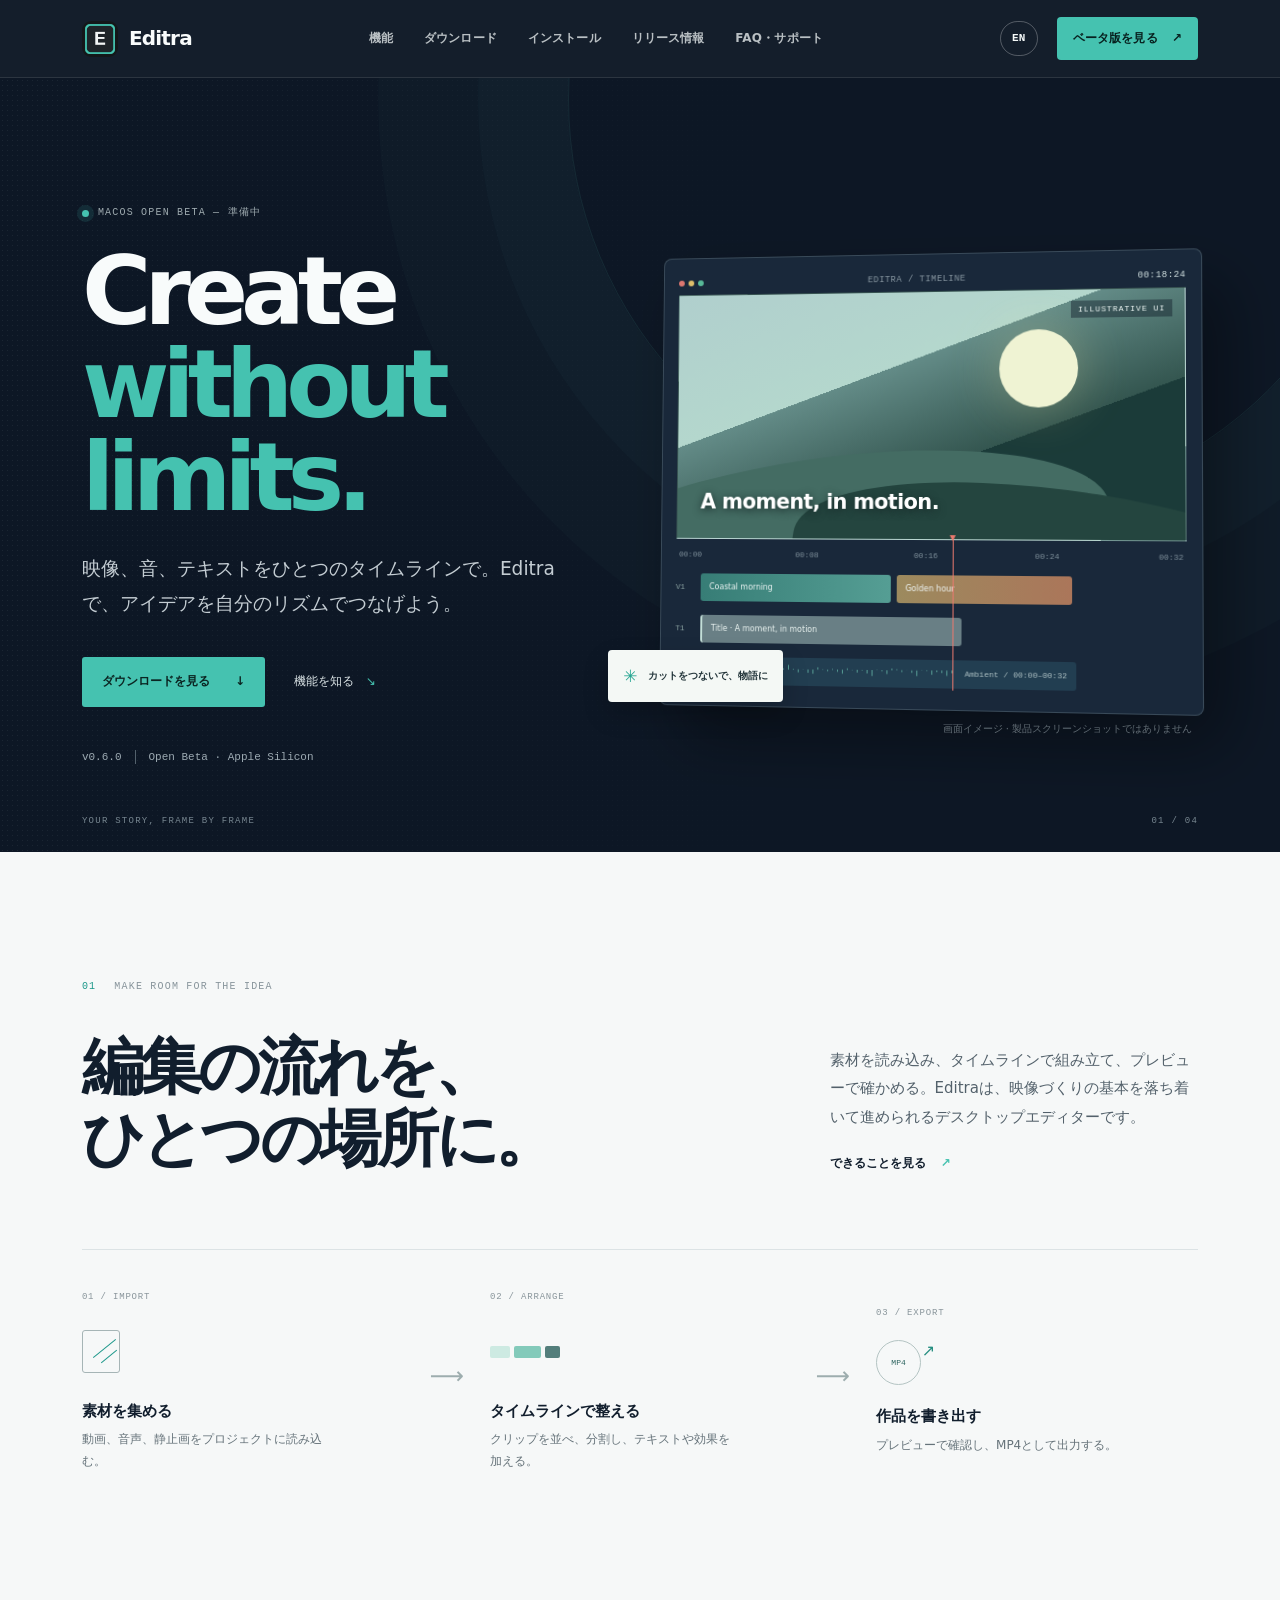
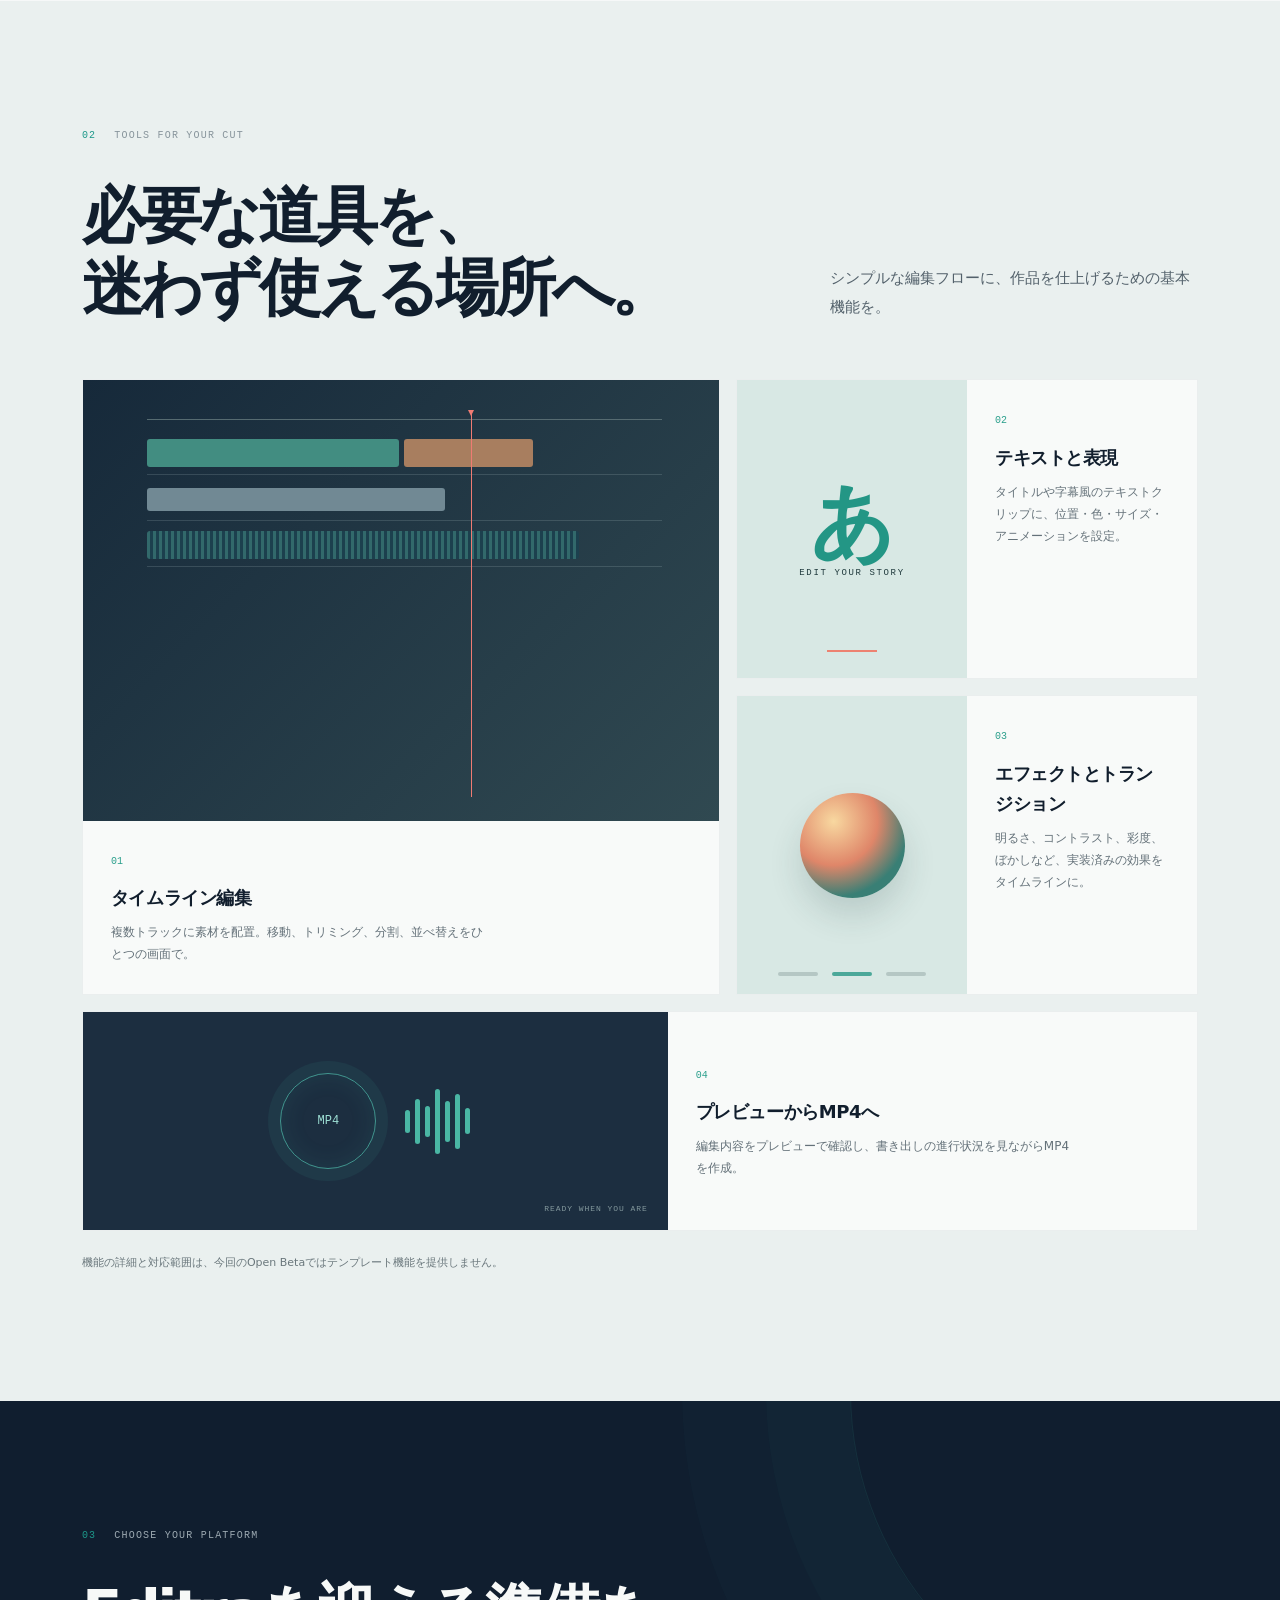
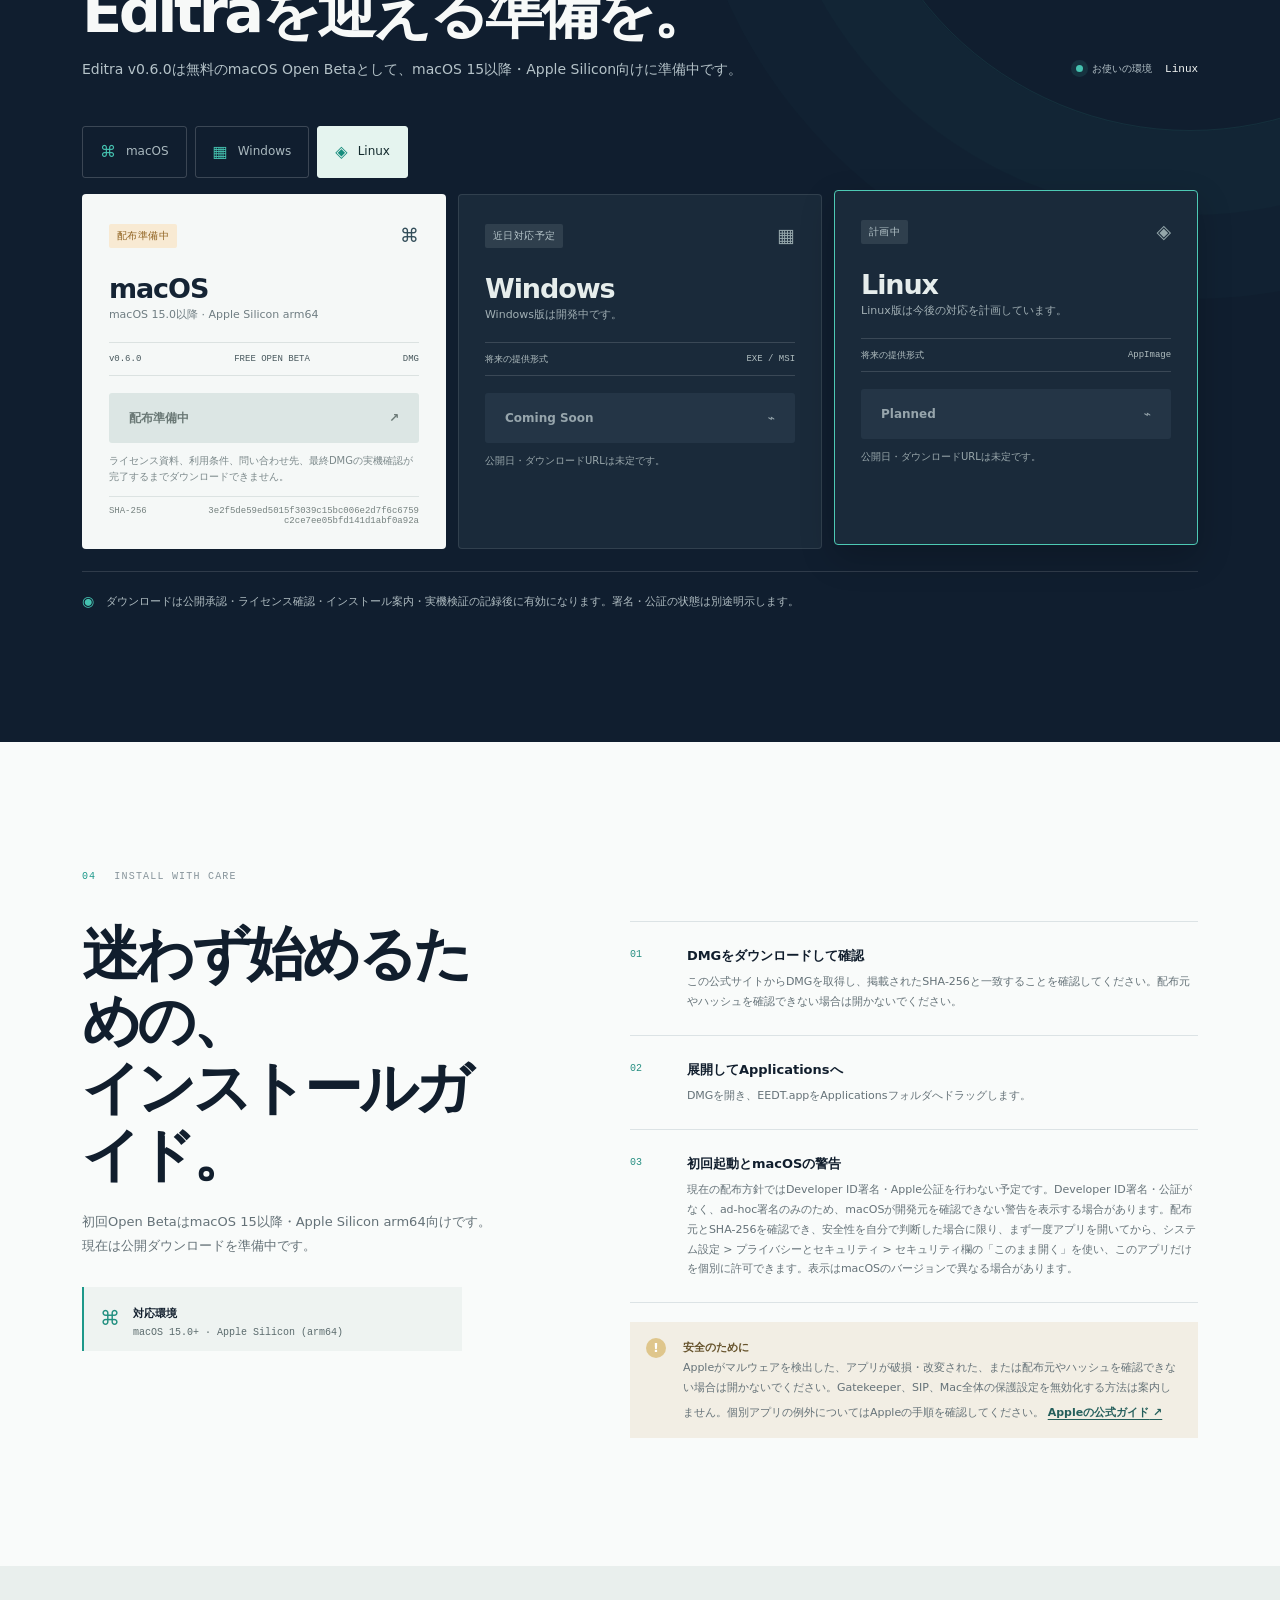
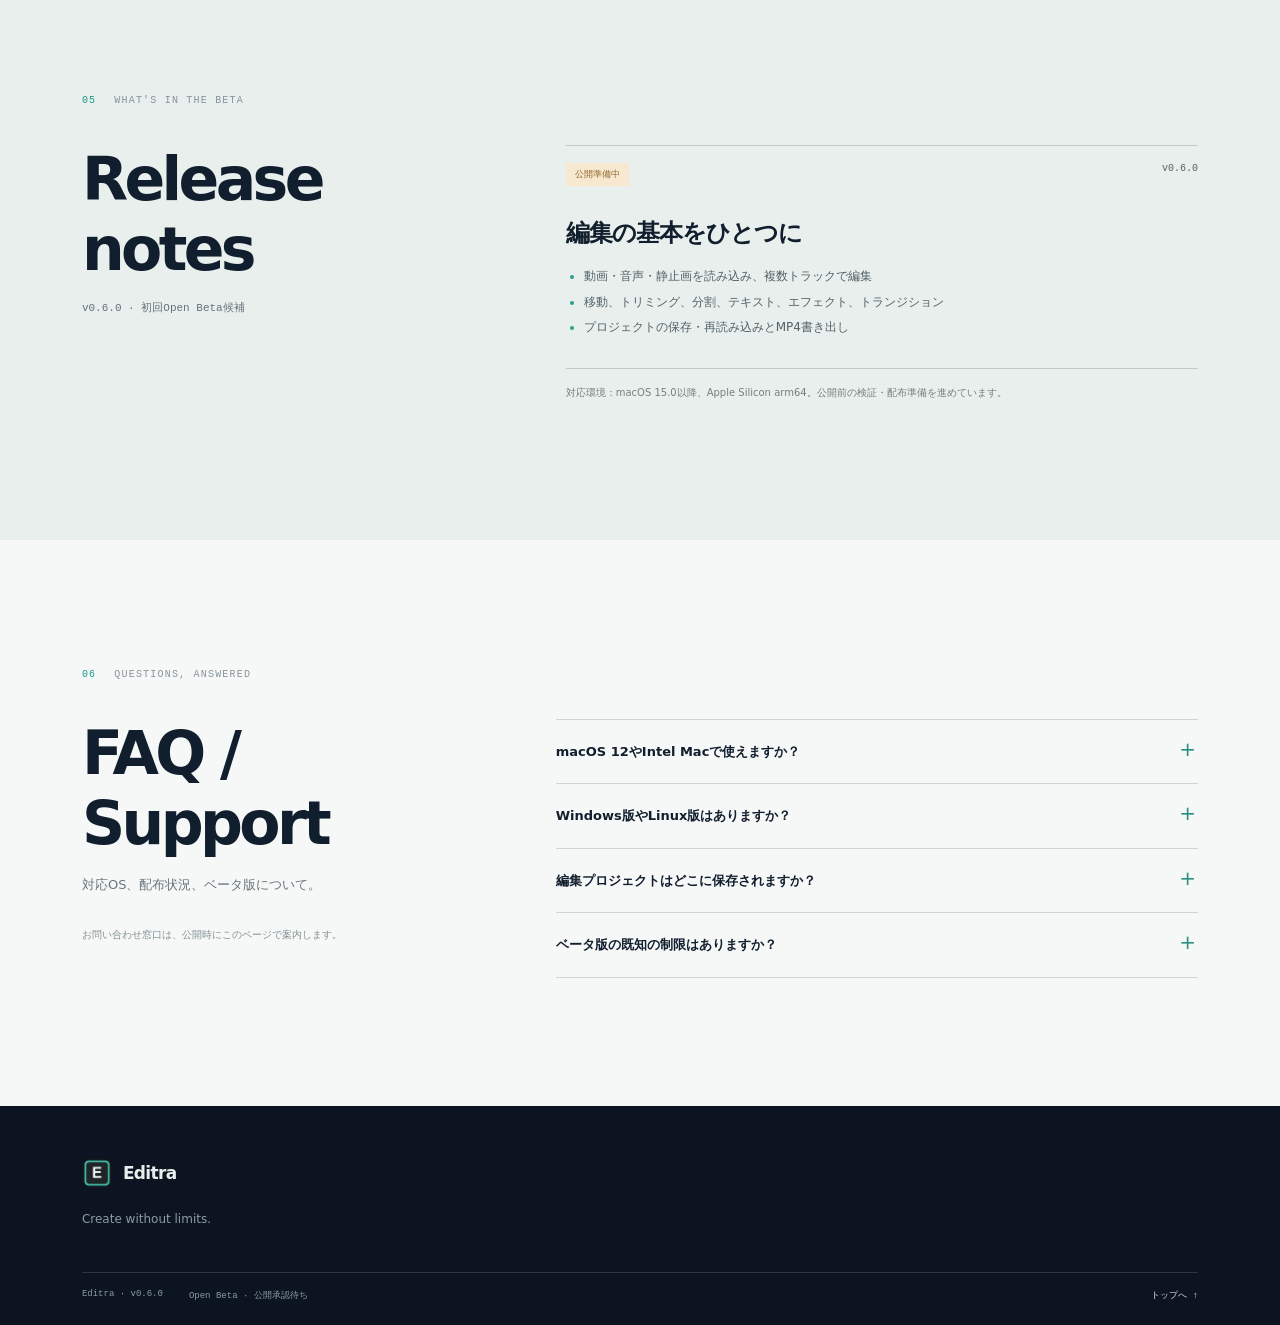
==== commit 0daf5042: "Prepare Editra public website with downloads coming soon" ====
--- a/index.html
+++ b/index.html
@@ -4,10 +4,11 @@
   <meta charset="utf-8">
   <meta name="viewport" content="width=device-width, initial-scale=1">
   <meta name="theme-color" content="#0d1725">
-  <meta name="description" content="Editra is a desktop video editor for shaping footage, sound, and titles on a timeline. macOS Public Beta preparation is underway.">
+  <meta name="description" content="Editra is a desktop video editor for shaping footage, sound, and titles on a timeline. macOS Open Beta preparation is underway.">
   <title>Editra — Create without limits.</title>
   <link rel="icon" type="image/png" href="assets/editra-icon.png">
   <link rel="stylesheet" href="styles.css">
+  <style>.card-resource-links,.footer-bottom a[href^="./licenses/"],.footer-bottom a[href^="./legal/"]{display:none!important}</style>
   <script src="site.js" defer></script>
 </head>
 <body>
@@ -35,14 +36,14 @@
     <section class="hero" id="home" aria-labelledby="hero-title">
       <div class="hero-grain" aria-hidden="true"></div>
       <div class="hero-copy">
-        <div class="eyebrow"><span class="pulse-dot"></span><span data-i18n="heroEyebrow">macOS Public Beta — 準備中</span></div>
+        <div class="eyebrow"><span class="pulse-dot"></span><span data-i18n="heroEyebrow">macOS Open Beta — 準備中</span></div>
         <h1 id="hero-title">Create<br><span>without limits.</span></h1>
         <p class="hero-lede" data-i18n="heroLede">映像、音、テキストをひとつのタイムラインで。Editraで、アイデアを自分のリズムでつなげよう。</p>
         <div class="hero-actions">
           <a class="button button-primary" href="#download"><span data-i18n="exploreDownload">ダウンロードを見る</span><span aria-hidden="true">↓</span></a>
           <a class="text-link" href="#features"><span data-i18n="exploreFeatures">機能を知る</span><span aria-hidden="true">↘</span></a>
         </div>
-        <div class="hero-meta"><span>v0.6.0</span><span class="meta-separator"></span><span data-i18n="betaMeta">Public Beta · Apple Silicon</span></div>
+        <div class="hero-meta"><span>v0.6.0</span><span class="meta-separator"></span><span data-i18n="betaMeta">Open Beta · Apple Silicon</span></div>
       </div>
       <div class="hero-art" aria-label="Illustrative timeline preview">
         <div class="art-glow"></div>
@@ -89,40 +90,40 @@
         <article class="feature-card"><div class="feature-visual effect-visual" aria-hidden="true"><div class="effect-orb"></div><div class="effect-controls"><span></span><span></span><span></span></div></div><div class="feature-copy"><span class="feature-number">03</span><h3 data-i18n="featureEffects">エフェクトとトランジション</h3><p data-i18n="featureEffectsBody">明るさ、コントラスト、彩度、ぼかしなど、実装済みの効果をタイムラインに。</p></div></article>
         <article class="feature-card feature-wide"><div class="feature-visual export-visual" aria-hidden="true"><div class="export-ring"><span>MP4</span></div><div class="export-bars"><i></i><i></i><i></i><i></i><i></i><i></i><i></i></div><span class="export-label">READY WHEN YOU ARE</span></div><div class="feature-copy"><span class="feature-number">04</span><h3 data-i18n="featureExport">プレビューからMP4へ</h3><p data-i18n="featureExportBody">編集内容をプレビューで確認し、書き出しの進行状況を見ながらMP4を作成。</p></div></article>
       </div>
-      <p class="feature-footnote" data-i18n="featureFootnote">機能の詳細と対応範囲は、初回Public Betaのリリース情報に記載します。</p>
+      <p class="feature-footnote" data-i18n="featureFootnote">機能の詳細と対応範囲は、今回のOpen Betaではテンプレート機能を提供しません。</p>
     </section>
 
     <section class="download-section section-pad" id="download" aria-labelledby="download-title">
       <div class="download-backdrop" aria-hidden="true"></div>
       <div class="section-kicker light-kicker"><span>03</span><span data-i18n="downloadKicker">CHOOSE YOUR PLATFORM</span></div>
-      <div class="download-heading"><div><h2 id="download-title" data-i18n="downloadTitle">Editraを迎える準備を。</h2><p data-i18n="downloadIntro">最初のPublic BetaはmacOS 15以降・Apple Silicon向けに準備中です。</p></div><div class="platform-detected"><span class="pulse-dot"></span><span data-i18n="detectedLabel">お使いの環境</span><strong id="detected-platform">—</strong></div></div>
+      <div class="download-heading"><div><h2 id="download-title" data-i18n="downloadTitle">Editraを迎える準備を。</h2><p data-i18n="downloadIntro">Editra v0.6.0は無料のmacOS Open Betaとして、macOS 15以降・Apple Silicon向けに準備中です。</p></div><div class="platform-detected"><span class="pulse-dot"></span><span data-i18n="detectedLabel">お使いの環境</span><strong id="detected-platform">—</strong></div></div>
       <div class="platform-tabs" role="group" aria-label="OSを選択" data-i18n-aria="platformGroup">
         <button class="platform-tab" type="button" data-platform="macos" aria-pressed="false"><span class="platform-icon" aria-hidden="true">⌘</span><span>macOS</span></button>
         <button class="platform-tab" type="button" data-platform="windows" aria-pressed="false"><span class="platform-icon" aria-hidden="true">▦</span><span>Windows</span></button>
         <button class="platform-tab" type="button" data-platform="linux" aria-pressed="false"><span class="platform-icon" aria-hidden="true">◈</span><span>Linux</span></button>
       </div>
       <div class="platform-grid">
-        <article class="platform-card" data-card="macos" aria-labelledby="macos-card-title"><div class="card-topline"><span class="platform-status status-preparing" data-i18n="statusPreparing">配布準備中</span><span class="card-os-icon" aria-hidden="true">⌘</span></div><h3 id="macos-card-title">macOS</h3><p class="platform-requirement" data-i18n="macRequirement">macOS 15.0以降 · Apple Silicon arm64</p><div class="release-version"><span>v0.6.0</span><span>PUBLIC BETA</span><span>ZIP</span></div><button class="button download-button" id="mac-download" type="button" disabled aria-disabled="true"><span data-i18n="downloadUnavailable">配布準備中</span><span aria-hidden="true">↗</span></button><p class="button-note" id="mac-download-note" data-i18n="downloadNote">公開承認・ライセンス確認・実機検証が完了するまでダウンロードできません。</p><div class="integrity-row"><span data-i18n="integrityPending">SHA-256</span><span data-i18n="pending">未設定</span></div><div class="card-resource-links"><a href="#release" data-i18n="cardReleaseNotes">Release notes</a><a href="#guide" data-i18n="cardInstallGuide">Installation guide</a></div></article>
+        <article class="platform-card" data-card="macos" aria-labelledby="macos-card-title"><div class="card-topline"><span class="platform-status status-preparing" data-i18n="statusPreparing">配布準備中</span><span class="card-os-icon" aria-hidden="true">⌘</span></div><h3 id="macos-card-title">macOS</h3><p class="platform-requirement" data-i18n="macRequirement">macOS 15.0以降 · Apple Silicon arm64</p><div class="release-version"><span>v0.6.0</span><span>FREE OPEN BETA</span><span>DMG</span></div><button class="button download-button" id="mac-download" type="button" disabled aria-disabled="true"><span data-i18n="downloadUnavailable">配布準備中</span><span aria-hidden="true">↗</span></button><p class="button-note" id="mac-download-note" data-i18n="downloadNote">ライセンス資料、利用条件、問い合わせ先、最終DMGの実機確認が完了するまでダウンロードできません。</p><div class="integrity-row"><span data-i18n="integrityPending">SHA-256</span><span data-i18n="pending">3e2f5de59ed5015f3039c15bc006e2d7f6c6759c2ce7ee05bfd141d1abf0a92a</span></div><div class="card-resource-links"><a href="#release" data-i18n="cardReleaseNotes">Release notes</a><a href="#guide" data-i18n="cardInstallGuide">Installation guide</a></div><div class="card-resource-links"><a href="./licenses/index.html" data-i18n="cardLicenses">第三者ライセンス・ソース</a><a href="./legal/terms.html" data-i18n="cardTerms">利用条件</a><a href="./legal/privacy.html" data-i18n="cardPrivacy">プライバシー</a><a href="./legal/contact.html" data-i18n="cardContact">問い合わせ</a></div></article>
         <article class="platform-card platform-card-muted" data-card="windows" aria-labelledby="windows-card-title"><div class="card-topline"><span class="platform-status status-soon" data-i18n="statusComingSoon">近日対応予定</span><span class="card-os-icon windows-icon" aria-hidden="true">▦</span></div><h3 id="windows-card-title">Windows</h3><p class="platform-requirement" data-i18n="windowsRequirement">Windows版は開発中です。</p><div class="release-version"><span data-i18n="futureFormats">将来の提供形式</span><span>EXE / MSI</span></div><button class="button download-button" type="button" disabled aria-disabled="true"><span data-i18n="comingSoon">Coming Soon</span><span aria-hidden="true">⌁</span></button><p class="button-note" data-i18n="windowsNote">公開日・ダウンロードURLは未定です。</p></article>
         <article class="platform-card platform-card-muted" data-card="linux" aria-labelledby="linux-card-title"><div class="card-topline"><span class="platform-status status-planned" data-i18n="statusPlanned">計画中</span><span class="card-os-icon linux-icon" aria-hidden="true">◈</span></div><h3 id="linux-card-title">Linux</h3><p class="platform-requirement" data-i18n="linuxRequirement">Linux版は今後の対応を計画しています。</p><div class="release-version"><span data-i18n="futureFormats">将来の提供形式</span><span>AppImage</span></div><button class="button download-button" type="button" disabled aria-disabled="true"><span data-i18n="planned">Planned</span><span aria-hidden="true">⌁</span></button><p class="button-note" data-i18n="linuxNote">公開日・ダウンロードURLは未定です。</p></article>
       </div>
-      <div class="download-footer"><span class="lock-mark" aria-hidden="true">◉</span><p data-i18n="downloadFooter">ダウンロードは公開承認・ライセンス確認・インストール案内・実機検証の記録後に有効になります。署名・公証の状態は別途明示します。</p><a id="release-page-link" class="release-link is-hidden" target="_blank" rel="noopener noreferrer"><span data-i18n="viewRelease">GitHub Releasesを見る</span><span aria-hidden="true">↗</span></a></div>
+      <div class="download-footer"><span class="lock-mark" aria-hidden="true">◉</span><p data-i18n="downloadFooter">ダウンロードは公開承認・ライセンス確認・インストール案内・実機検証の記録後に有効になります。署名・公証の状態は別途明示します。</p><a id="release-page-link" class="release-link is-hidden" target="_blank" rel="noopener noreferrer"><span data-i18n="viewRelease">Editra公式サイトを見る</span><span aria-hidden="true">↗</span></a></div>
     </section>
 
     <section class="guide-section section-pad" id="guide" aria-labelledby="guide-title">
       <div class="section-kicker"><span>04</span><span data-i18n="guideKicker">INSTALL WITH CARE</span></div>
-      <div class="guide-layout"><div class="guide-heading"><h2 id="guide-title" data-i18n="guideTitle">迷わず始めるための、<br>インストールガイド。</h2><p data-i18n="guideIntro">初回Public BetaはmacOS 15以降・Apple Silicon arm64向けです。現在は公開ダウンロードを準備中です。</p><div class="requirements-box"><span class="requirements-icon">⌘</span><div><strong data-i18n="requirementsTitle">対応環境</strong><p>macOS 15.0+ · Apple Silicon (arm64)</p></div></div></div><div class="guide-steps"><article><span>01</span><div><h3 data-i18n="installStep1">ZIPをダウンロードして確認</h3><p data-i18n="installStep1Body">公式ページのGitHub ReleasesからZIPを取得します。掲載されたSHA-256と一致することを確認し、配布元やハッシュを確認できない場合はインストールしないでください。</p></div></article><article><span>02</span><div><h3 data-i18n="installStep2">展開してApplicationsへ</h3><p data-i18n="installStep2Body">FinderでZIPを展開し、EEDT.appをApplicationsフォルダへドラッグします。</p></div></article><article><span>03</span><div><h3 data-i18n="installStep3">初回起動とmacOSの警告</h3><p data-i18n="installStep3Body">現在の配布方針ではDeveloper ID署名・Apple公証を行わない予定です。未署名・未公証のアプリには警告が表示される場合があります。配布元とSHA-256を確認でき、安全性を自分で判断した場合に限り、まず一度アプリを開いてから、システム設定 &gt; プライバシーとセキュリティ &gt; セキュリティ欄の「このまま開く」を使い、このアプリだけを個別に許可できます。表示はmacOSのバージョンで異なる場合があります。</p></div></article><div class="security-note"><span aria-hidden="true">!</span><p><strong data-i18n="securityTitle">安全のために</strong><br><span data-i18n="securityBody">Appleがマルウェアを検出した、アプリが破損・改変された、または配布元やハッシュを確認できない場合は開かないでください。Gatekeeper、SIP、Mac全体の保護設定を無効化する方法は案内しません。個別アプリの例外についてはAppleの手順を確認してください。</span> <a href="https://support.apple.com/en-us/102445" target="_blank" rel="noopener noreferrer"><span data-i18n="appleGuide">Appleの公式ガイド</span> ↗</a></p></div></div></div>
+      <div class="guide-layout"><div class="guide-heading"><h2 id="guide-title" data-i18n="guideTitle">迷わず始めるための、<br>インストールガイド。</h2><p data-i18n="guideIntro">初回Open BetaはmacOS 15以降・Apple Silicon arm64向けです。現在は公開ダウンロードを準備中です。</p><div class="requirements-box"><span class="requirements-icon">⌘</span><div><strong data-i18n="requirementsTitle">対応環境</strong><p>macOS 15.0+ · Apple Silicon (arm64)</p></div></div></div><div class="guide-steps"><article><span>01</span><div><h3 data-i18n="installStep1">DMGをダウンロードして確認</h3><p data-i18n="installStep1Body">この公式サイトからDMGを取得し、掲載されたSHA-256と一致することを確認してください。配布元やハッシュを確認できない場合は開かないでください。</p></div></article><article><span>02</span><div><h3 data-i18n="installStep2">展開してApplicationsへ</h3><p data-i18n="installStep2Body">DMGを開き、EEDT.appをApplicationsフォルダへドラッグします。</p></div></article><article><span>03</span><div><h3 data-i18n="installStep3">初回起動とmacOSの警告</h3><p data-i18n="installStep3Body">現在の配布方針ではDeveloper ID署名・Apple公証を行わない予定です。Developer ID署名・公証がなく、ad-hoc署名のみのため、macOSが開発元を確認できない警告を表示する場合があります。配布元とSHA-256を確認でき、安全性を自分で判断した場合に限り、まず一度アプリを開いてから、システム設定 &gt; プライバシーとセキュリティ &gt; セキュリティ欄の「このまま開く」を使い、このアプリだけを個別に許可できます。表示はmacOSのバージョンで異なる場合があります。</p></div></article><div class="security-note"><span aria-hidden="true">!</span><p><strong data-i18n="securityTitle">安全のために</strong><br><span data-i18n="securityBody">Appleがマルウェアを検出した、アプリが破損・改変された、または配布元やハッシュを確認できない場合は開かないでください。Gatekeeper、SIP、Mac全体の保護設定を無効化する方法は案内しません。個別アプリの例外についてはAppleの手順を確認してください。</span> <a href="https://support.apple.com/en-us/102445" target="_blank" rel="noopener noreferrer"><span data-i18n="appleGuide">Appleの公式ガイド</span> ↗</a></p></div></div></div>
     </section>
 
     <section class="release-section section-pad" id="release" aria-labelledby="release-title">
       <div class="section-kicker"><span>05</span><span data-i18n="releaseKicker">WHAT'S IN THE BETA</span></div>
-      <div class="release-layout"><div><h2 id="release-title" data-i18n="releaseTitle">Release notes</h2><p class="release-subtitle" data-i18n="releaseIntro">v0.6.0 · 初回Public Beta候補</p></div><div class="release-entry"><div class="release-entry-top"><span class="release-badge" data-i18n="releaseStatus">公開準備中</span><span>v0.6.0</span></div><h3 data-i18n="releaseEntryTitle">編集の基本をひとつに</h3><ul><li data-i18n="releaseItem1">動画・音声・静止画を読み込み、複数トラックで編集</li><li data-i18n="releaseItem2">移動、トリミング、分割、テキスト、エフェクト、トランジション</li><li data-i18n="releaseItem3">プロジェクトの保存・再読み込みとMP4書き出し</li></ul><p class="release-footnote" data-i18n="releaseFootnote">対応環境：macOS 15.0以降、Apple Silicon arm64。公開前の検証・配布準備を進めています。</p></div></div>
+      <div class="release-layout"><div><h2 id="release-title" data-i18n="releaseTitle">Release notes</h2><p class="release-subtitle" data-i18n="releaseIntro">v0.6.0 · 初回Open Beta候補</p></div><div class="release-entry"><div class="release-entry-top"><span class="release-badge" data-i18n="releaseStatus">公開準備中</span><span>v0.6.0</span></div><h3 data-i18n="releaseEntryTitle">編集の基本をひとつに</h3><ul><li data-i18n="releaseItem1">動画・音声・静止画を読み込み、複数トラックで編集</li><li data-i18n="releaseItem2">移動、トリミング、分割、テキスト、エフェクト、トランジション</li><li data-i18n="releaseItem3">プロジェクトの保存・再読み込みとMP4書き出し</li></ul><p class="release-footnote" data-i18n="releaseFootnote">対応環境：macOS 15.0以降、Apple Silicon arm64。公開前の検証・配布準備を進めています。</p></div></div>
     </section>
 
     <section class="faq-section section-pad" id="support" aria-labelledby="faq-title">
       <div class="section-kicker"><span>06</span><span data-i18n="faqKicker">QUESTIONS, ANSWERED</span></div>
       <div class="faq-layout"><div><h2 id="faq-title" data-i18n="faqTitle">FAQ / Support</h2><p data-i18n="faqIntro">対応OS、配布状況、ベータ版について。</p><span class="support-prompt" data-i18n="supportPrompt">お問い合わせ窓口は、公開時にこのページで案内します。</span></div><div class="faq-list">
-        <details><summary data-i18n="faq1Q">macOS 12やIntel Macで使えますか？</summary><p data-i18n="faq1A">初回Public Betaの対象はmacOS 15.0以降のApple Silicon（arm64）です。macOS 12とIntel Macは対象外です。</p></details>
+        <details><summary data-i18n="faq1Q">macOS 12やIntel Macで使えますか？</summary><p data-i18n="faq1A">初回Open Betaの対象はmacOS 15.0以降のApple Silicon（arm64）です。macOS 12とIntel Macは対象外です。</p></details>
         <details><summary data-i18n="faq2Q">Windows版やLinux版はありますか？</summary><p data-i18n="faq2A">Windows版は開発中、Linux版は計画中です。現時点ではダウンロードできる公開ビルドはありません。</p></details>
         <details><summary data-i18n="faq3Q">編集プロジェクトはどこに保存されますか？</summary><p data-i18n="faq3A">プロジェクトはローカルに保存できます。メディア参照は絶対パスを使うため、別のMacやOSへ移す場合は素材の再リンクが必要になることがあります。</p></details>
         <details><summary data-i18n="faq4Q">ベータ版の既知の制限はありますか？</summary><p data-i18n="faq4A">初回配布前の検証を継続中です。対応OS・機能範囲・既知の問題は、実際の公開ビルドに合わせてリリース情報へ追記します。</p></details>
@@ -130,7 +131,7 @@
     </section>
   </main>
 
-  <footer class="site-footer"><a class="brand footer-brand" href="#home"><img src="assets/editra-icon.png" width="30" height="30" alt=""><span>Editra</span></a><p data-i18n="footerTagline">Create without limits.</p><div class="footer-bottom"><span>Editra · v0.6.0</span><span data-i18n="footerStatus">Public Beta · 配布準備中</span><a href="#home" data-i18n="backTop">トップへ ↑</a></div></footer>
+  <footer class="site-footer"><a class="brand footer-brand" href="#home"><img src="assets/editra-icon.png" width="30" height="30" alt=""><span>Editra</span></a><p data-i18n="footerTagline">Create without limits.</p><div class="footer-bottom"><span>Editra · v0.6.0</span><span data-i18n="footerStatus">Open Beta · 公開承認待ち</span><a href="./licenses/index.html" data-i18n="cardLicenses">第三者ライセンス・ソース</a><a href="./legal/terms.html" data-i18n="cardTerms">利用条件</a><a href="./legal/privacy.html" data-i18n="cardPrivacy">プライバシー</a><a href="./legal/contact.html" data-i18n="cardContact">問い合わせ</a><a href="#home" data-i18n="backTop">トップへ ↑</a></div></footer>
   <div class="toast-region" id="toast-region" aria-live="polite" aria-atomic="true"></div>
 </body>
 </html>
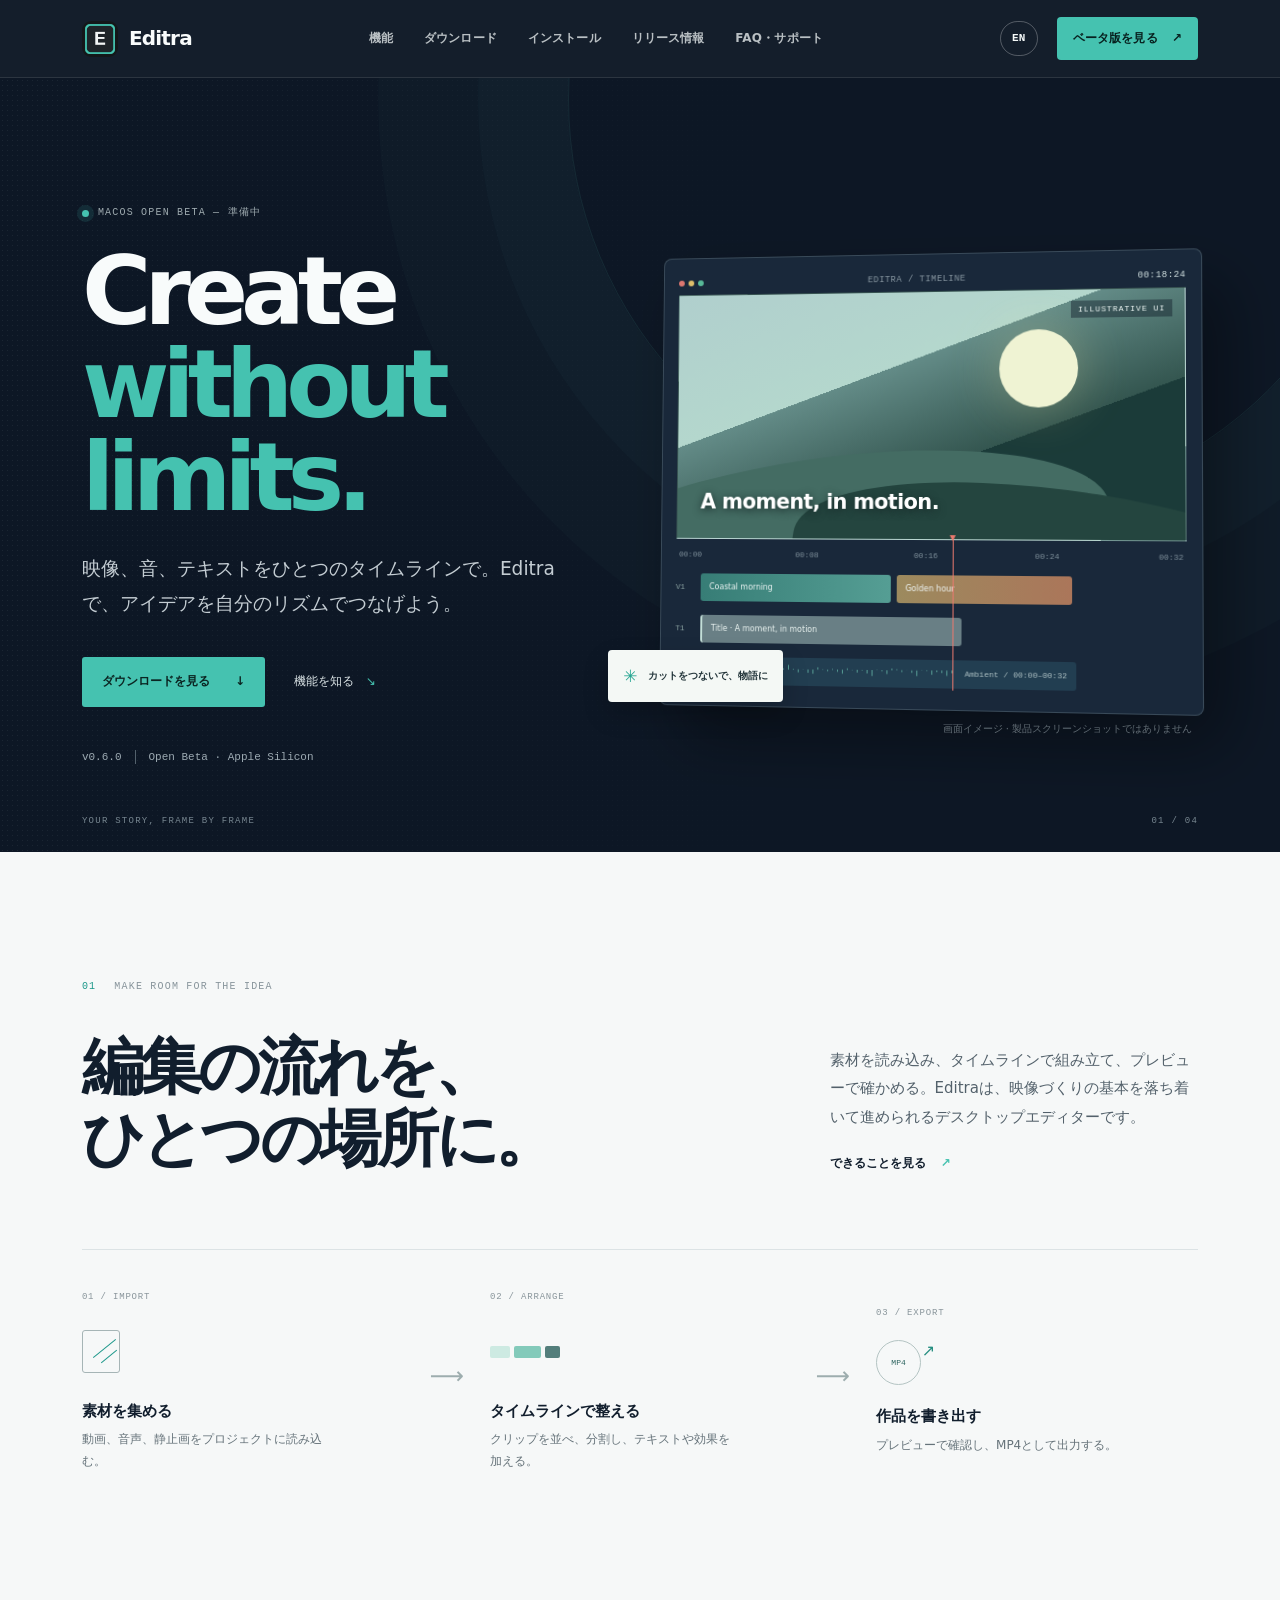
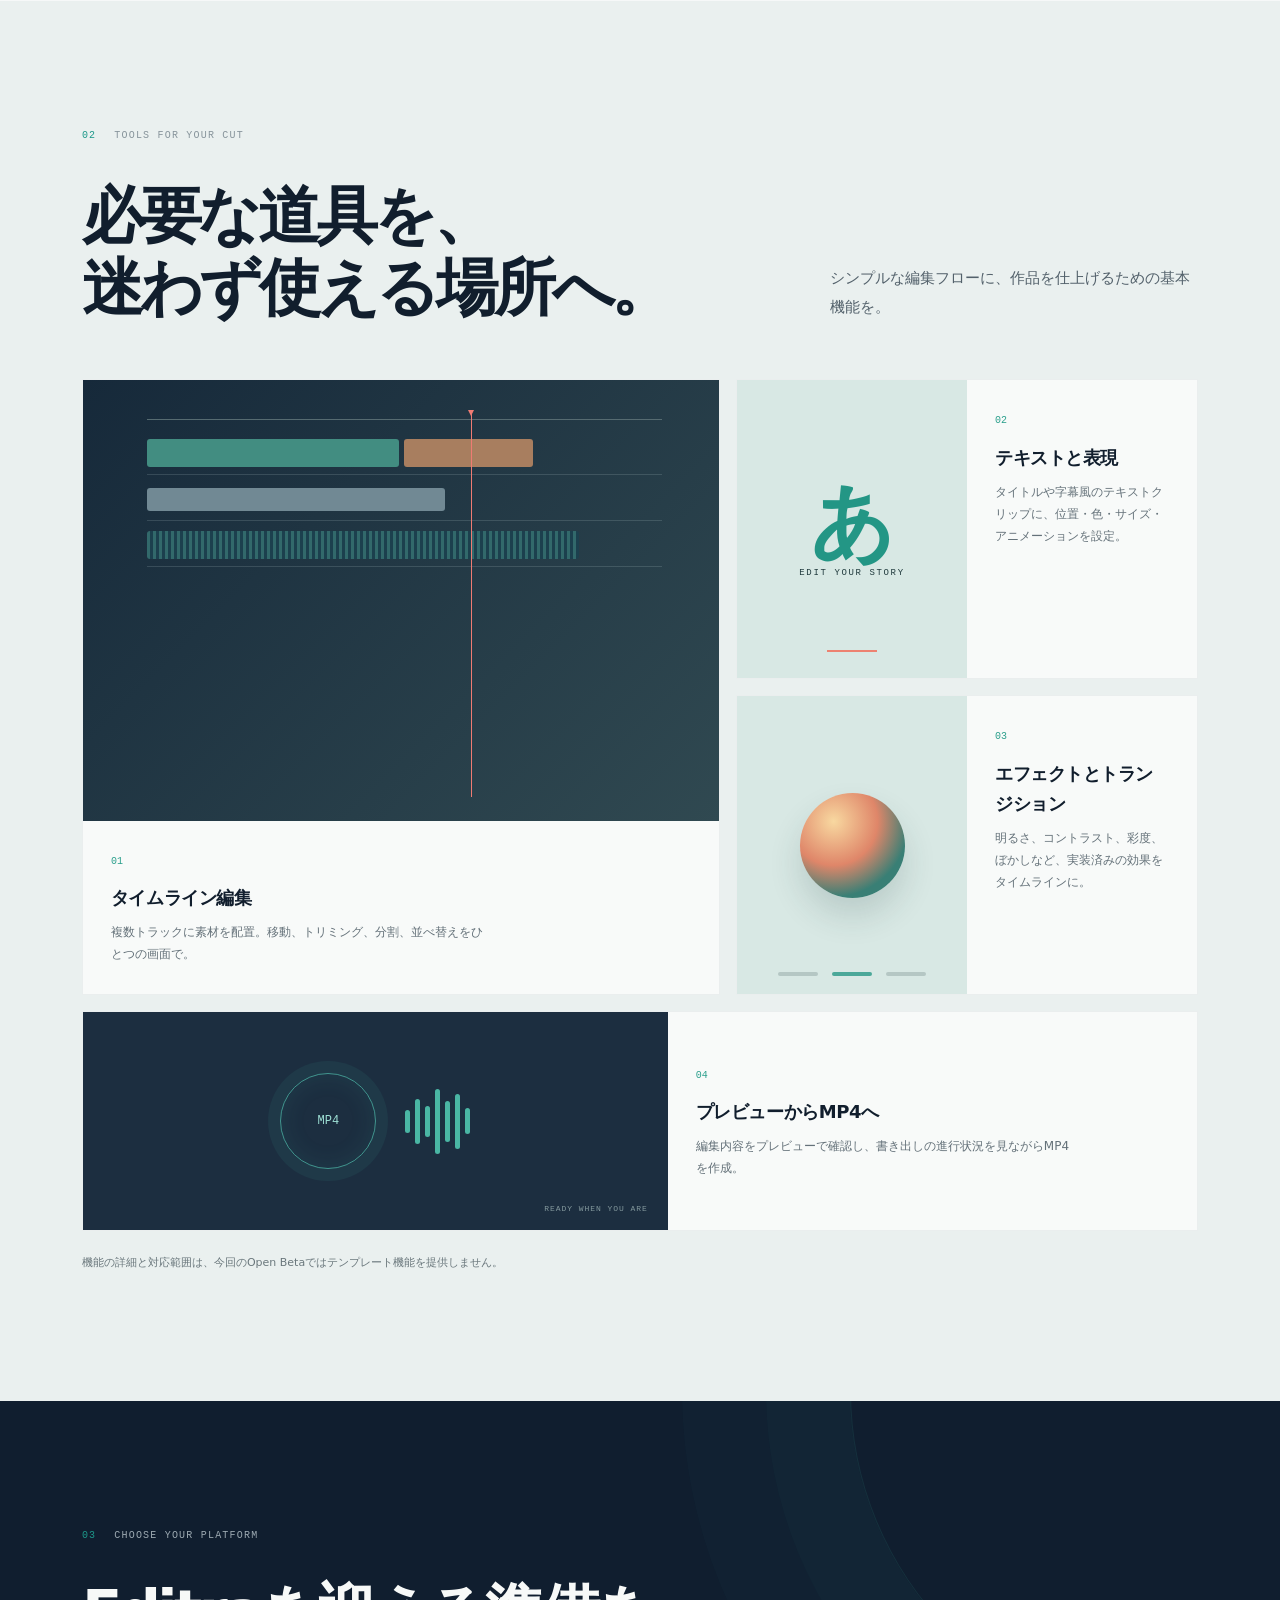
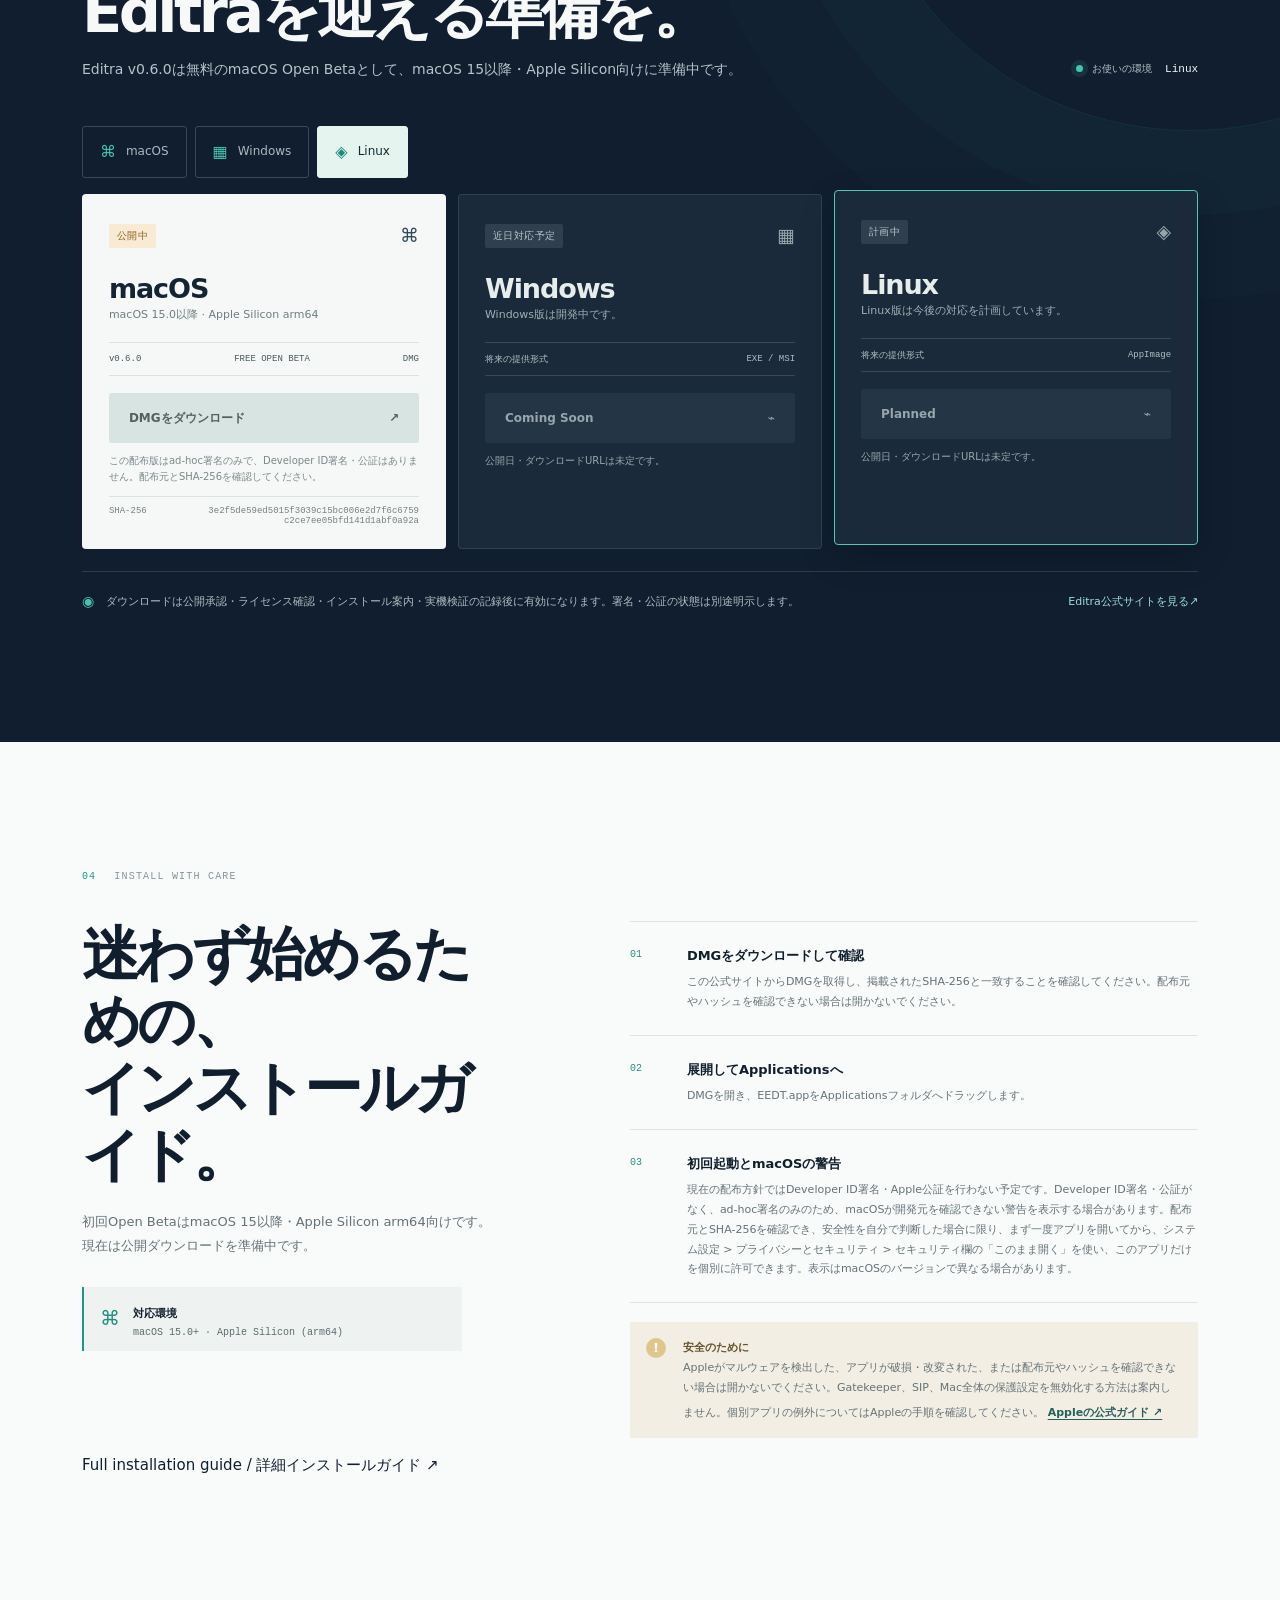
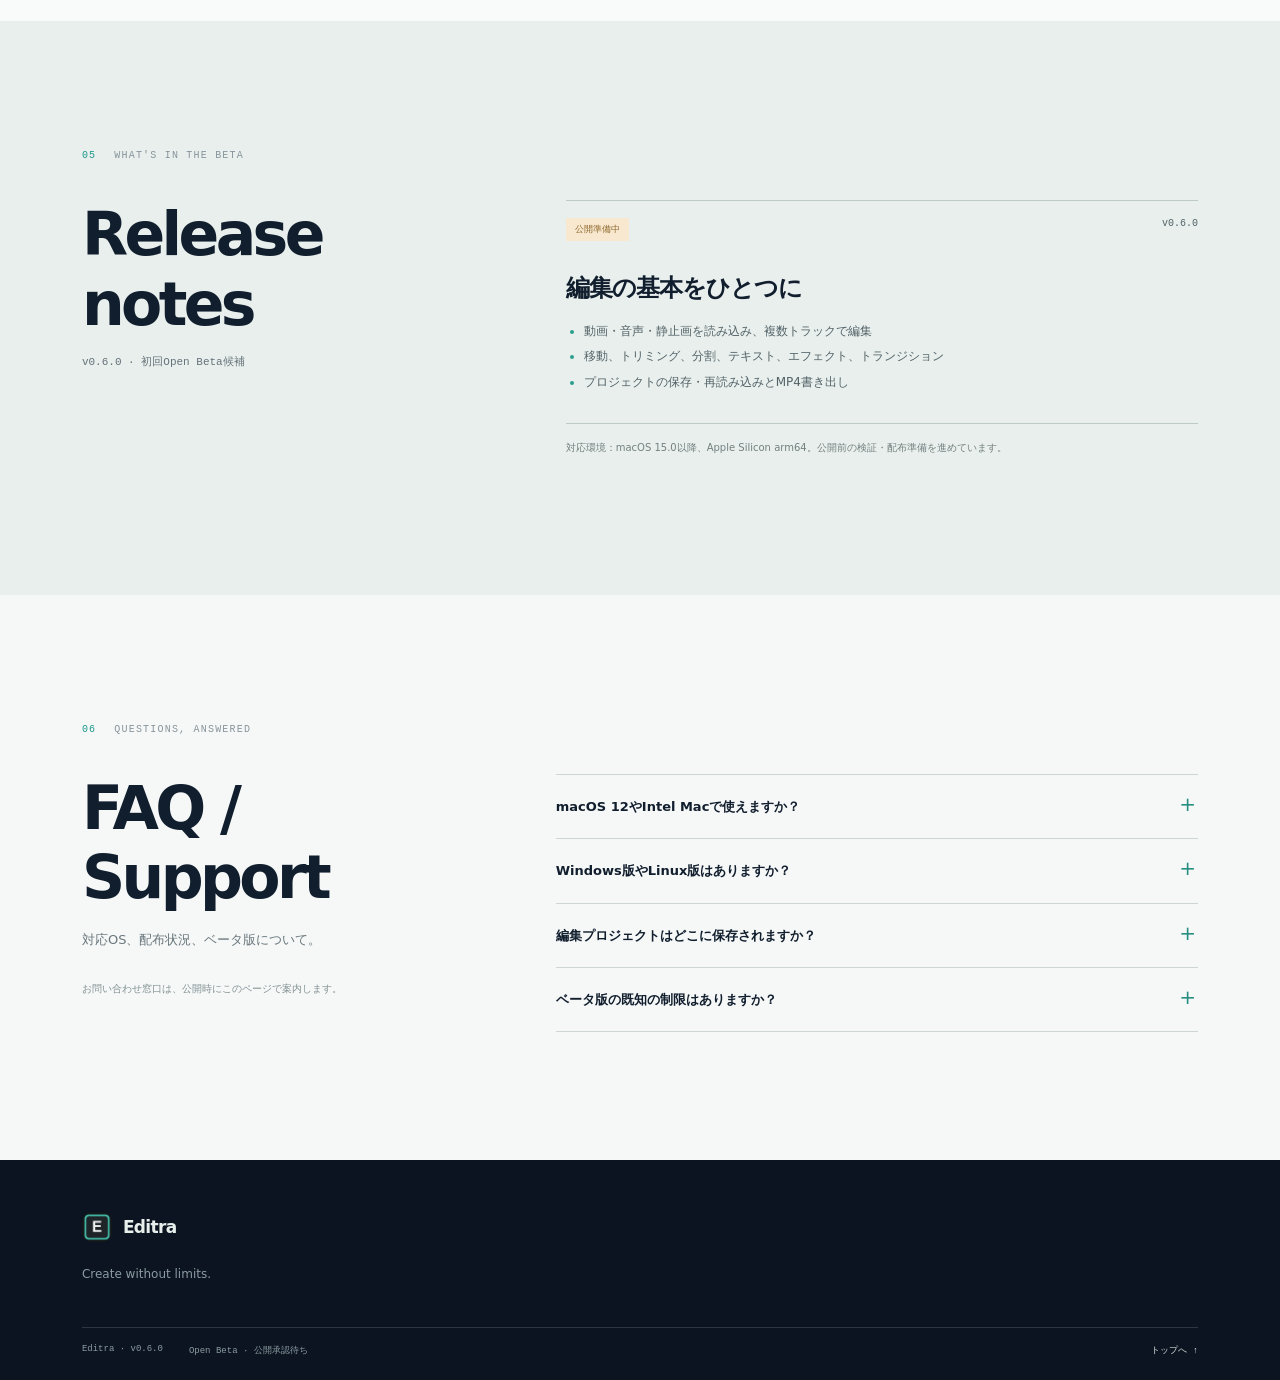
==== commit a9ed81f1: "Enable verified beta download with installation guide" ====
--- a/index.html
+++ b/index.html
@@ -113,6 +113,7 @@
     <section class="guide-section section-pad" id="guide" aria-labelledby="guide-title">
       <div class="section-kicker"><span>04</span><span data-i18n="guideKicker">INSTALL WITH CARE</span></div>
       <div class="guide-layout"><div class="guide-heading"><h2 id="guide-title" data-i18n="guideTitle">迷わず始めるための、<br>インストールガイド。</h2><p data-i18n="guideIntro">初回Open BetaはmacOS 15以降・Apple Silicon arm64向けです。現在は公開ダウンロードを準備中です。</p><div class="requirements-box"><span class="requirements-icon">⌘</span><div><strong data-i18n="requirementsTitle">対応環境</strong><p>macOS 15.0+ · Apple Silicon (arm64)</p></div></div></div><div class="guide-steps"><article><span>01</span><div><h3 data-i18n="installStep1">DMGをダウンロードして確認</h3><p data-i18n="installStep1Body">この公式サイトからDMGを取得し、掲載されたSHA-256と一致することを確認してください。配布元やハッシュを確認できない場合は開かないでください。</p></div></article><article><span>02</span><div><h3 data-i18n="installStep2">展開してApplicationsへ</h3><p data-i18n="installStep2Body">DMGを開き、EEDT.appをApplicationsフォルダへドラッグします。</p></div></article><article><span>03</span><div><h3 data-i18n="installStep3">初回起動とmacOSの警告</h3><p data-i18n="installStep3Body">現在の配布方針ではDeveloper ID署名・Apple公証を行わない予定です。Developer ID署名・公証がなく、ad-hoc署名のみのため、macOSが開発元を確認できない警告を表示する場合があります。配布元とSHA-256を確認でき、安全性を自分で判断した場合に限り、まず一度アプリを開いてから、システム設定 &gt; プライバシーとセキュリティ &gt; セキュリティ欄の「このまま開く」を使い、このアプリだけを個別に許可できます。表示はmacOSのバージョンで異なる場合があります。</p></div></article><div class="security-note"><span aria-hidden="true">!</span><p><strong data-i18n="securityTitle">安全のために</strong><br><span data-i18n="securityBody">Appleがマルウェアを検出した、アプリが破損・改変された、または配布元やハッシュを確認できない場合は開かないでください。Gatekeeper、SIP、Mac全体の保護設定を無効化する方法は案内しません。個別アプリの例外についてはAppleの手順を確認してください。</span> <a href="https://support.apple.com/en-us/102445" target="_blank" rel="noopener noreferrer"><span data-i18n="appleGuide">Appleの公式ガイド</span> ↗</a></p></div></div></div>
+      <p><a href="installation-guide.html">Full installation guide / 詳細インストールガイド ↗</a></p>
     </section>
 
     <section class="release-section section-pad" id="release" aria-labelledby="release-title">
